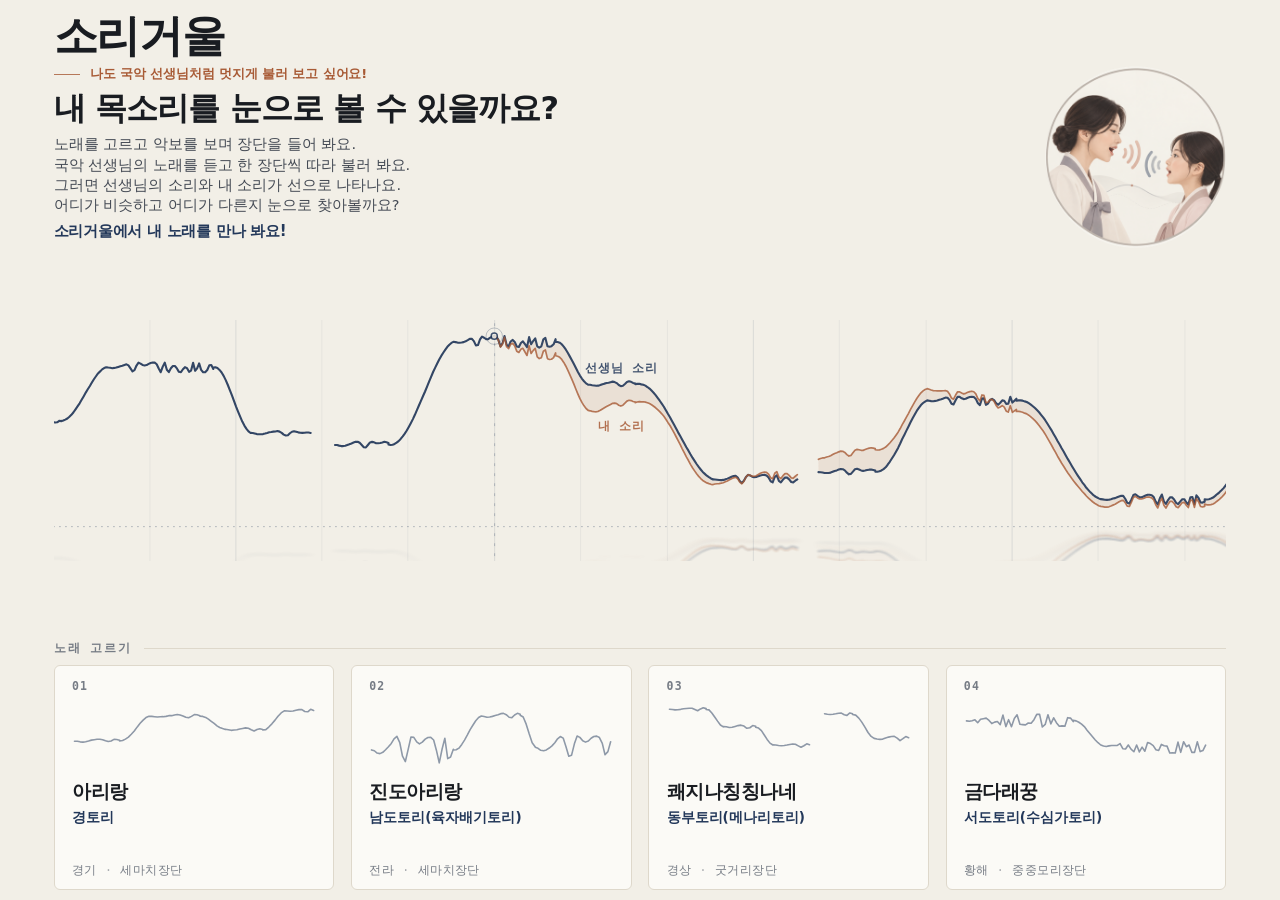
==== index.html @ 8e337f49 "사이트 갱신 — 연구 저장소 e9ea120" ====
<!DOCTYPE html>
<html lang="ko">
<head>
  <meta name="robots" content="noindex, nofollow" />
  <meta charset="utf-8" />
<script id="coi-register">
/* 교차 출처 격리 보완 — 서비스 워커(coi-sw.js)를 붙이고, 첫 접속 때 한 번만 새로 고친다 (tools/isolation/register.js)
 * tools/build_site.py가 사본 index.html의 다른 어떤 스크립트보다 앞에 넣는다(저장소의 client/index.html은 그대로 둔다 —
 * 헤더를 붙여 주는 8010·Cloudflare에서는 필요 없고, 인터넷에 올리는 사본에만 필요한 일이라서).
 *   - 이미 격리돼 있으면(서버가 헤더를 붙였거나, 서비스 워커가 붙여 준 뒤) 아무것도 하지 않는다.
 *   - 아니면 coi-sw.js를 등록하고, 준비되면 한 번 새로 고친다. 새로 고친 페이지부터 서비스 워커가 헤더를 붙여 격리된다.
 *     같은 탭에서 되풀이하지 않도록 sessionStorage에 새로 고친 시각을 적는다. 표시를 남길 수 없으면 새로 고치지 않는다
 *     (등록만 해 두면 다음 접속부터 격리된다).
 *   - 표시가 있으면: 그 시각에서 이 페이지의 탐색이 시작되기까지 10초(FRESH_MS)가 안 됐으면 방금 우리가 새로 고친 페이지다 —
 *     되풀이하지 않는다. 그보다 오래됐으면 사용자가 나중에 다시 연 것(강력 새로 고침 ⇧⌘R은 서비스 워커를 거치지 않아 그 한 번은
 *     격리가 풀린다)이라 한 번 더 새로 고친다. 크롬은 격리된 페이지에 sessionStorage의 사본을 주므로(2026-10-07 이 맥 크롬에서 잼),
 *     격리된 페이지가 표시를 지워도 격리되지 않은 쪽에는 첫 접속 때의 표시가 남는다 — 예전에는 그래서 ⇧⌘R 뒤 다시 격리되지
 *     않았다. 나이는 스크립트가 도는 때가 아니라 탐색이 시작된 때(performance.timeOrigin)로 재므로, 망이 느려 페이지가 늦게
 *     떠도 되풀이하지 않는다. 탐색 시각을 모르거나 표시를 읽을 수 없으면 되풀이하지 않는 쪽을 택한다.
 *     (새로 고친 직후 10초 안에 ⇧⌘R을 하면 그 한 번은 한 스레드로 돈다. 그다음 보통 새로 고침이면 다시 격리된다.)
 *   - 이 사이트의 서비스 워커가 이미 맡았는데도 격리가 안 된 브라우저는 보완이 먹지 않는 것이다. 새로 고치지 않고 그대로
 *     한 스레드로 돈다(결과는 같고 느리다).
 * 결정은 window.__isolation.state에 남긴다: isolated(격리됨) / registering·reloading(진행 중) / off(한 스레드, reason에 까닭).
 * 화면 검사 도구(tools/web_analyze_in_chrome.js)가 새로 고침이 끝났는지를 이것으로 안다. tests/test_isolation_js.py가 검사한다. */
(function () {
  "use strict";
  var KEY = "sorigeoul-web:coi-reloaded";   // GitHub Pages는 계정의 다른 사이트와 저장소를 나눠 쓴다 — 이름을 겹치지 않게
  var FRESH_MS = 10000;                     // 이보다 새 표시는 '방금 우리가 새로 고친 것'으로 본다
  var SW = "coi-sw.js";
  var info = window.__isolation = { state: "checking" };
  function settle(state, reason) {
    info.state = state;
    if (reason) info.reason = reason;
  }
  function session() {
    try {
      var s = window.sessionStorage;
      s.getItem(KEY);
      return s;
    } catch (e) {
      return null;                           // 저장소를 막은 브라우저·설정
    }
  }
  /** 이 페이지의 탐색이 시작된 시각(1970년부터 ms). 모르면 NaN. */
  function navigationStart() {
    try {
      var p = window.performance;
      if (p && typeof p.timeOrigin === "number" && p.timeOrigin > 0) return p.timeOrigin;
      if (p && p.timing && p.timing.navigationStart > 0) return p.timing.navigationStart;
    } catch (e) { /* 아래로 */ }
    return NaN;
  }

  if (window.crossOriginIsolated === true) {
    // 표시를 지운다 — 사본을 주지 않는 브라우저에서는 이것으로 다음 강력 새로 고침 때 바로 다시 고칠 수 있다(크롬은 위 설명대로 시각으로 가린다).
    var done = session();
    if (done) try { done.removeItem(KEY); } catch (e) { /* 지우지 못해도 그만이다 */ }
    return settle("isolated");
  }
  if (window.crossOriginIsolated !== false) return settle("off", "unknown-browser");   // 격리를 모르는 오래된 브라우저
  if (!window.isSecureContext) return settle("off", "insecure");                        // 서비스 워커는 https·localhost에서만
  var sw = null;
  try { sw = navigator.serviceWorker || null; } catch (e) { sw = null; }
  if (!sw) return settle("off", "no-service-worker");
  if (sw.controller && sw.controller.scriptURL === new URL(SW, location.href).href) {
    return settle("off", "not-honored");    // 우리 서비스 워커가 이 페이지를 맡았는데도 격리가 안 됐다
  }
  var store = session(), mark = null;
  if (store) try { mark = store.getItem(KEY); } catch (e) { store = null; }
  // 방금(10초 안) 우리가 새로 고친 페이지다 — 되풀이하지 않는다. 시각을 알 수 없으면(NaN) 이쪽으로 간다.
  if (mark !== null && !(navigationStart() - Number(mark) >= FRESH_MS)) return settle("off", "reloaded-once");

  settle("registering");
  sw.register(SW).then(function () {
    return sw.ready;
  }).then(function () {
    if (!store) return settle("off", "no-storage");
    try { store.setItem(KEY, String(Date.now())); } catch (e) { return settle("off", "no-storage"); }
    settle("reloading");
    location.reload();
  }).catch(function (e) {
    settle("off", "register-failed");
    console.warn("[소리거울] 여러 스레드 보완(서비스 워커)을 붙이지 못해 한 스레드로 분석합니다:", e);
  });
})();
</script>
  <meta name="viewport" content="width=device-width, initial-scale=1" />
  <title>소리거울 · 웹</title>
  <link rel="stylesheet" href="style.css?v=0f704a6a3b8d" />
<script>window.__V="0f704a6a3b8d";</script></head>
<body>
  <header class="topbar">
    <button id="btn-home" class="brand" title="처음으로">소리거울</button>
    <span id="topbar-song" class="topbar-song"></span>
    <!-- 오른쪽 컨트롤 묶음. .icon-btn 의 margin-left:auto 에 기대지 않고 이 묶음이 오른쪽으로 간다
         (그 클래스는 돋보기 닫기 버튼도 쓰므로 전역으로 건드리지 않는다). -->
    <div class="topbar-right">
      <button id="btn-speaker" class="icon-btn" hidden title="안내 음성 켜기/끄기">🔊</button>
      <!-- '소리거울' 글자도 같은 일을 하지만 제목처럼 보여 아이가 누를 수 없었다.
           곡을 고른 뒤에는 빠져나갈 길이 눈에 보여야 한다(screen-select 에서만 숨긴다). -->
      <button id="btn-back" class="btn topbar-btn" hidden>← 처음으로</button>
    </div>
  </header>

  <!-- ① 곡 선택 -->
  <section id="screen-select" class="screen">
    <div class="landing">
      <!-- ── 소리거울: 하나의 소리가 거울면을 지나 둘로 갈라진다 ──────────────
           거울을 그림으로 그리지 않는다. 비추는 일(반사·겹침·깊이)만 남긴다.
           선은 tools/gen_f0_contour.py 가 규칙에서 찍어 낸다. 손으로 고치지 말 것. -->
      <svg class="stage" viewBox="0 126 1400 330" preserveAspectRatio="xMidYMin slice"
           fill="none" aria-hidden="true" focusable="false">
        <defs>
          <!-- 한지: 섬유가 비치는 결. 무늬가 아니라 종이의 성질로만 둔다. -->
          <!-- 반사는 멀어질수록 사라진다 -->
          <linearGradient id="reflFade" x1="0" y1="0" x2="0" y2="1">
            <stop offset="0" stop-color="#fff" stop-opacity=".55" />
            <stop offset=".5" stop-color="#fff" stop-opacity=".2" />
            <stop offset="1" stop-color="#fff" stop-opacity="0" />
          </linearGradient>
          <mask id="reflMask" maskUnits="userSpaceOnUse" x="0" y="352" width="1400" height="104">
            <rect x="0" y="352" width="1400" height="104" fill="url(#reflFade)" />
          </mask>
          <filter id="soften"><feGaussianBlur stdDeviation="1.1" /></filter>
          <filter id="soften-far"><feGaussianBlur stdDeviation="4.5" /></filter>
        </defs>

        <!-- 정간보의 칸 — 한국 음악이 시간을 적어 온 구조. 무늬가 아니라 이 화면의 격자다. -->
        <g class="grid">
          <path class="g-col" d="M258 126V452M541 126V452M824 126V452M1107 126V452" />
          <path class="g-bak" d="M164 126V452M352 126V452M446 126V452M635 126V452M730 126V452M918 126V452M1013 126V452M1201 126V452M1296 126V452" />
        </g>

        <!-- 거울면: 가로 축(본청) + 소리가 갈라지는 세로 자리 -->
        <path class="plane-edge" d="M541 130V452" />
        <path class="axis" d="M-40 352H1440" />

        <!-- 비친 소리: 같은 가락을 뒤집어 흐리게 깐다 -->
        <g class="reflection" mask="url(#reflMask)">
          <g transform="matrix(1 0 0 -0.45 0 510.4)"><use href="#contours" filter="url(#soften)" /></g>
        </g>
        <g class="reflection-far" mask="url(#reflMask)">
          <g transform="matrix(1 0 0 -0.30 0 457.6)"><use href="#contours" filter="url(#soften-far)" /></g>
        </g>

        <!-- 소리 그 자체 -->
        <g id="contours"><!-- f0:start -->
        <path class="mc-solo"    fill="none" d="M-40.0 236.0L-37.8 236.1 -35.5 236.6 -33.3 236.8 -31.1 236.9 -28.9 236.8 -26.6 236.4 -24.4 236.0 -22.2 235.7 -20.0 235.3 -17.7 234.6 -15.5 233.8 -13.3 233.2 -11.0 233.4 -8.8 234.8 -6.6 236.9 -4.4 238.9 -2.1 238.7 0.1 236.5 2.3 234.1 4.6 233.1 6.8 233.3 9.0 234.1 11.2 234.5 13.5 234.4 15.7 233.9 17.9 233.2 20.1 232.9 22.4 232.7 24.6 232.9 26.8 233.1 29.1 234.1 31.3 236.1 33.5 238.6 35.7 238.2 38.0 234.4 40.2 233.3 42.4 236.9 44.7 239.4 46.9 238.3 49.1 236.2 51.3 235.1 53.6 235.0 55.8 235.8 58.0 237.5 60.2 238.2 62.5 237.8 64.7 236.6 64.7 236.2 66.9 236.6 69.2 236.0 71.4 235.0 73.7 233.7 75.9 231.8 78.1 229.7 80.4 226.9 82.6 223.7 84.8 220.5 87.1 217.1 89.3 213.3 91.6 209.3 93.8 205.4 96.0 201.8 98.3 198.2 100.5 194.4 102.7 190.8 105.0 187.5 107.2 184.4 109.5 182.2 111.7 180.0 113.9 178.6 116.2 177.7 116.2 177.6 118.4 178.0 120.6 178.3 122.8 178.7 125.0 178.4 127.2 178.0 129.4 177.3 131.6 176.6 133.8 176.0 136.1 175.2 138.3 174.5 140.5 175.7 142.7 179.0 144.9 182.2 147.1 180.9 149.3 175.8 151.5 172.6 153.7 173.7 155.9 175.2 158.2 175.7 160.4 175.3 162.6 174.0 164.8 173.0 167.0 172.5 169.2 172.6 171.4 174.4 173.6 179.1 175.8 183.1 178.0 177.0 180.2 172.6 182.5 180.4 184.7 183.0 186.9 178.8 189.1 176.3 191.3 176.3 193.5 179.0 195.7 182.7 197.9 183.1 200.1 179.9 202.3 177.6 204.6 178.7 206.8 182.7 209.0 181.3 211.2 172.9 213.4 181.6 215.6 178.9 217.8 173.5 220.0 180.5 222.2 183.1 224.4 183.2 226.7 180.7 228.9 175.6 231.1 175.3 233.3 179.6 233.3 178.1 235.6 177.7 237.8 178.5 240.1 180.6 242.4 183.4 244.6 187.1 246.9 191.8 249.2 197.1 251.4 202.7 253.7 208.5 256.0 214.8 258.2 220.7 260.5 226.4 262.8 232.0 265.0 237.1 267.3 241.5 269.6 245.1 271.8 247.9 274.1 249.6 274.1 249.5 276.4 249.6 278.6 250.2 280.9 250.8 283.2 251.0 285.4 251.0 287.7 250.8 289.9 250.2 292.2 249.5 294.5 248.7 296.7 248.5 299.0 248.1 301.3 247.9 303.5 247.5 305.8 248.1 308.1 249.5 310.3 251.4 312.6 252.4 314.9 252.0 317.1 249.9 319.4 248.2 321.6 247.7 323.9 248.2 326.2 248.9 328.4 249.4 330.7 249.5 333.0 249.4 335.2 249.0 337.5 249.1 339.8 249.5M366.4 262.7L368.6 262.8 370.9 263.4 373.1 263.9 375.4 263.9 377.6 263.5 379.9 262.7 382.1 261.9 384.4 261.0 386.7 260.0 388.9 259.3 391.2 259.2 393.4 260.3 395.7 262.7 397.9 265.1 400.2 265.4 402.4 262.7 404.7 259.9 406.9 259.3 409.2 259.8 411.4 260.8 413.7 260.8 415.9 260.5 418.2 259.9 420.4 259.2 422.7 259.8 424.9 260.5 424.9 262.1 427.2 262.8 429.4 262.5 431.6 261.6 433.8 260.2 436.0 258.5 438.2 256.1 440.5 253.3 442.7 250.3 444.9 246.9 447.1 243.0 449.3 238.9 451.6 234.4 453.8 229.7 456.0 224.6 458.2 219.5 460.4 214.5 462.6 209.4 464.9 204.2 467.1 198.8 469.3 193.5 471.5 188.2 473.7 182.9 476.0 178.1 478.2 173.6 480.4 169.3 482.6 165.3 484.8 161.8 487.1 158.4 489.3 155.3 491.5 153.0 493.7 151.1 495.9 149.9 495.9 149.8 498.2 150.2 500.4 150.7 502.6 150.8 504.9 150.6 507.1 150.2 509.3 149.3 511.6 148.0 513.8 146.6 516.0 146.6 518.3 149.1 520.5 153.8 522.8 153.4 525.0 147.3 527.2 144.2 529.5 145.4 531.7 147.0 533.9 146.9 536.2 145.3 538.4 144.2 540.6 143.7" />
        <path class="mc-ribbon"  stroke="none" d="M540.6 143.7L542.9 144.2 545.1 147.7 547.4 154.9 549.6 151.4 551.8 143.6 554.1 153.2 556.3 154.9 558.5 149.5 560.8 147.8 563.0 150.1 565.2 155.0 567.5 155.5 569.7 151.2 571.9 149.3 574.2 152.5 576.4 155.7 578.7 144.7 580.9 152.6 583.1 149.0 585.4 146.1 587.6 154.8 589.8 156.2 592.1 154.8 594.3 147.2 596.5 145.6 598.8 154.7 601.0 155.3 603.2 154.6 605.5 152.6 607.7 147.0 607.7 150.1 609.9 150.1 612.2 150.8 614.4 152.5 616.6 155.1 618.8 158.2 621.0 161.9 623.2 165.8 625.5 170.0 627.7 174.2 629.9 178.6 632.1 182.9 634.3 186.8 636.6 190.3 638.8 193.0 641.0 195.3 643.2 196.6 643.2 196.7 645.5 196.9 647.7 197.4 649.9 197.7 652.2 198.0 654.4 197.8 656.6 197.2 658.9 196.3 661.1 195.6 663.4 195.0 665.6 194.6 667.8 194.0 670.1 193.4 672.3 193.9 674.5 195.0 676.8 197.1 679.0 198.4 681.3 197.9 683.5 196.0 685.7 193.9 688.0 193.1 690.2 193.6 692.4 194.8 694.7 195.5 694.7 196.1 696.9 195.9 699.2 195.8 701.4 196.4 703.6 196.9 705.9 197.8 708.1 199.3 710.4 201.0 712.6 203.2 714.9 205.6 717.1 208.2 719.3 211.2 721.6 214.3 723.8 217.5 726.1 220.9 728.3 224.7 730.5 228.6 732.8 232.3 735.0 236.4 737.3 240.7 739.5 244.8 741.7 248.9 744.0 252.9 746.2 257.0 748.5 261.1 750.7 265.2 753.0 268.9 755.2 272.9 757.4 276.6 759.7 280.1 761.9 283.5 764.2 286.7 766.4 289.5 768.6 292.2 770.9 294.3 773.1 296.3 775.4 297.9 777.6 299.3 779.9 300.4 779.9 300.2 782.1 300.4 784.4 300.7 786.6 301.0 788.9 301.1 791.1 300.9 793.4 300.3 795.6 299.5 797.9 298.5 800.1 297.5 802.4 296.7 804.6 296.3 806.9 298.3 809.1 302.0 811.4 304.2 813.6 301.9 815.9 297.6 818.1 295.4 820.4 296.0 822.6 297.4 824.9 297.9 827.1 297.8 829.4 296.8 831.6 296.0 833.9 295.5 836.1 295.4 838.4 296.0 840.6 298.2 842.9 302.4 845.1 303.6 847.4 297.7 849.6 295.9 851.9 302.0 854.1 303.7 856.4 300.5 858.6 298.4 860.9 298.4 863.1 300.3 865.4 303.2 867.6 303.6 869.9 301.8 872.1 300.4 872.1 295.2 869.9 296.9 867.6 298.9 865.4 298.7 863.1 295.9 860.9 294.1 858.6 294.0 856.4 296.3 854.1 299.4 851.9 297.9 849.6 291.8 847.4 293.6 845.1 299.6 842.9 298.5 840.6 294.5 838.4 292.6 836.1 292.3 833.9 292.8 831.6 293.7 829.4 295.0 827.1 296.4 824.9 296.9 822.6 296.8 820.4 295.7 818.1 295.4 815.9 297.9 813.6 302.5 811.4 305.1 809.1 303.2 806.9 299.8 804.6 298.0 802.4 298.6 800.1 299.6 797.9 300.8 795.6 302.0 793.4 303.0 791.1 304.0 788.9 304.5 786.6 304.9 784.4 305.1 782.1 305.4 779.9 305.9 779.9 306.0 777.6 305.7 775.4 305.0 773.1 304.2 770.9 302.9 768.6 301.5 766.4 299.4 764.2 297.0 761.9 294.2 759.7 291.0 757.4 287.6 755.2 283.9 753.0 279.7 750.7 275.7 748.5 271.3 746.2 266.9 744.0 262.4 741.7 258.0 739.5 253.7 737.3 249.5 735.0 245.3 732.8 241.4 730.5 238.0 728.3 234.5 726.1 231.3 723.8 228.6 721.6 226.3 719.3 224.1 717.1 222.0 714.9 220.3 712.6 218.7 710.4 217.4 708.1 216.5 705.9 215.8 703.6 215.4 701.4 215.5 699.2 215.3 696.9 215.7 694.7 216.3 694.7 215.7 692.4 215.1 690.2 214.1 688.0 213.8 685.7 214.7 683.5 217.0 681.3 219.2 679.0 220.1 676.8 219.2 674.5 217.5 672.3 216.9 670.1 217.1 667.8 218.3 665.6 219.5 663.4 220.7 661.1 222.0 658.9 223.3 656.6 224.8 654.4 225.9 652.2 226.4 649.9 226.3 647.7 226.0 645.5 225.3 643.2 224.9 643.2 224.7 641.0 222.8 638.8 219.9 636.6 216.4 634.3 212.0 632.1 207.0 629.9 201.7 627.7 196.2 625.5 191.0 623.2 185.7 621.0 180.9 618.8 176.3 616.6 172.4 614.4 169.1 612.2 166.8 609.9 165.6 607.7 165.1 607.7 162.0 605.5 167.2 603.2 168.9 601.0 169.2 598.8 168.3 596.5 158.8 594.3 160.1 592.1 167.2 589.8 168.2 587.6 166.3 585.4 157.1 583.1 159.5 580.9 162.6 578.7 154.2 576.4 164.8 574.2 161.0 571.9 157.0 569.7 158.1 567.5 161.5 565.2 160.1 563.0 154.5 560.8 151.5 558.5 152.6 556.3 157.4 554.1 155.2 551.8 145.0 549.6 152.5 547.4 155.6 545.1 148.1 542.9 144.5 540.6 144.1ZM895.2 292.4L897.4 292.5 899.6 292.8 901.9 293.4 904.1 293.3 906.3 293.3 908.5 292.9 910.7 292.0 912.9 291.1 915.2 290.5 917.4 289.6 919.6 288.9 921.8 289.2 924.0 290.5 926.3 293.0 928.5 294.8 930.7 294.3 932.9 291.8 935.1 289.3 937.4 288.7 939.6 289.5 941.8 290.5 944.0 291.0 946.2 290.6 948.4 290.1 950.7 289.7 952.9 289.5 955.1 290.1 957.3 290.7 957.3 291.8 959.6 292.0 961.9 291.5 964.1 290.6 966.4 289.1 968.7 287.1 970.9 284.3 973.2 281.1 975.5 277.5 977.8 273.9 980.0 270.0 982.3 265.9 984.6 261.1 986.8 256.2 989.1 251.7 991.4 247.0 993.7 242.4 995.9 237.8 998.2 233.4 1000.5 229.3 1002.7 225.5 1005.0 222.2 1007.3 219.0 1009.6 216.8 1011.8 215.2 1014.1 213.9 1014.1 213.9 1016.3 214.3 1018.5 214.7 1020.8 214.8 1023.0 214.5 1025.2 214.0 1027.4 213.2 1029.6 212.6 1031.8 211.8 1034.1 210.9 1036.3 211.0 1038.5 213.4 1040.7 217.5 1042.9 218.4 1045.2 213.7 1047.4 209.9 1049.6 210.1 1051.8 211.6 1054.0 212.5 1056.2 212.2 1058.5 211.1 1060.7 210.3 1062.9 209.9 1065.1 210.3 1067.3 212.3 1069.6 217.1 1071.8 219.1 1074.0 212.0 1076.2 211.7 1078.4 218.8 1080.6 217.4 1082.9 213.5 1085.1 212.3 1087.3 213.6 1089.5 217.0 1091.7 218.7 1094.0 216.5 1096.2 213.9 1098.4 214.3 1100.6 217.7 1102.8 217.6 1105.0 209.9 1107.3 216.3 1109.5 214.2 1111.7 212.1 1111.7 214.3 1114.0 213.9 1116.2 213.9 1118.5 214.2 1120.7 215.0 1123.0 215.7 1125.2 217.0 1127.5 218.6 1129.7 220.3 1132.0 222.3 1134.2 224.5 1136.5 226.9 1138.7 229.7 1141.0 232.5 1143.2 235.6 1145.5 239.2 1147.7 242.7 1150.0 246.4 1152.2 250.3 1154.5 254.2 1156.7 258.3 1159.0 262.2 1161.2 266.3 1163.5 270.1 1165.7 274.1 1168.0 278.2 1170.2 281.9 1172.5 285.9 1174.7 289.6 1177.0 293.3 1179.2 296.7 1181.5 300.1 1183.7 303.5 1186.0 306.4 1188.2 309.5 1190.5 312.1 1192.7 314.5 1195.0 316.7 1197.2 318.5 1199.5 319.9 1201.7 321.1 1204.0 322.0 1204.0 321.9 1206.2 322.2 1208.4 322.6 1210.7 322.7 1212.9 322.6 1215.1 322.0 1217.3 321.3 1219.6 320.8 1221.8 319.9 1224.0 319.1 1226.3 318.3 1228.5 318.4 1230.7 321.5 1232.9 325.9 1235.2 326.7 1237.4 322.5 1239.6 317.5 1241.8 316.6 1244.1 318.4 1246.3 319.7 1248.5 319.8 1250.7 319.1 1253.0 318.0 1255.2 317.2 1257.4 317.1 1259.7 317.6 1261.9 319.7 1264.1 324.7 1266.3 327.8 1268.6 321.0 1270.8 316.9 1273.0 324.4 1275.2 327.2 1277.5 322.9 1279.7 320.0 1281.9 319.9 1284.2 322.4 1286.4 326.0 1288.6 327.3 1290.8 324.7 1293.1 322.1 1295.3 322.0 1297.5 325.3 1299.7 327.8 1302.0 319.9 1304.2 319.7 1306.4 327.4 1308.6 317.7 1310.9 320.7 1313.1 325.6 1315.3 325.7 1317.6 324.7 1317.6 322.2 1319.9 322.3 1322.2 322.0 1324.5 321.3 1326.8 320.2 1329.1 318.4 1331.4 316.4 1333.7 314.5 1336.0 312.3 1338.3 309.9 1340.6 306.9 1342.9 304.0 1345.2 301.1 1347.5 298.4 1349.9 295.9 1352.2 293.3 1354.5 291.2 1356.8 289.1 1359.1 287.4 1361.4 286.3 1363.7 285.7 1363.7 285.8 1365.9 286.0 1368.2 286.4 1370.4 286.7 1372.7 286.8 1374.9 286.7 1377.2 286.4 1379.4 285.7 1381.6 284.9 1383.9 284.2 1386.1 283.4 1388.4 282.8 1390.6 282.6 1392.9 283.6 1395.1 285.9 1397.4 288.6 1399.6 289.2 1401.8 287.0 1404.1 284.3 1406.3 282.8 1408.6 283.1 1410.8 284.1 1413.1 284.9 1415.3 284.9 1417.6 284.4 1419.8 283.5 1422.0 283.2 1424.3 282.7 1426.5 282.5 1428.8 283.0 1431.0 284.3 1433.3 287.1 1435.5 288.8 1437.8 286.8 1440.0 284.3 1440.0 296.5 1437.8 298.7 1435.5 300.4 1433.3 298.3 1431.0 295.0 1428.8 293.2 1426.5 292.4 1424.3 292.3 1422.0 292.4 1419.8 292.6 1417.6 293.4 1415.3 293.9 1413.1 294.0 1410.8 293.4 1408.6 292.7 1406.3 292.6 1404.1 294.5 1401.8 297.6 1399.6 300.0 1397.4 299.7 1395.1 297.1 1392.9 294.9 1390.6 293.9 1388.4 294.1 1386.1 294.4 1383.9 295.0 1381.6 295.2 1379.4 295.5 1377.2 295.8 1374.9 295.5 1372.7 295.0 1370.4 294.4 1368.2 293.7 1365.9 292.8 1363.7 292.4 1363.7 292.3 1361.4 292.7 1359.1 293.6 1356.8 295.3 1354.5 297.5 1352.2 299.8 1349.9 302.6 1347.5 305.4 1345.2 308.4 1342.9 311.5 1340.6 314.6 1338.3 317.6 1336.0 320.1 1333.7 322.2 1331.4 324.0 1329.1 325.8 1326.8 327.2 1324.5 327.9 1322.2 328.2 1319.9 328.1 1317.6 327.4 1317.6 329.9 1315.3 330.5 1313.1 330.0 1310.9 324.7 1308.6 321.4 1306.4 330.9 1304.2 323.0 1302.0 323.2 1299.7 331.1 1297.5 328.6 1295.3 325.4 1293.1 325.7 1290.8 328.5 1288.6 331.3 1286.4 330.2 1284.2 326.7 1281.9 324.4 1279.7 324.4 1277.5 327.5 1275.2 331.7 1273.0 328.7 1270.8 321.1 1268.6 325.0 1266.3 331.6 1264.1 328.1 1261.9 322.9 1259.7 320.5 1257.4 319.8 1255.2 319.6 1253.0 320.2 1250.7 321.2 1248.5 321.8 1246.3 321.7 1244.1 320.6 1241.8 318.9 1239.6 320.1 1237.4 325.4 1235.2 330.0 1232.9 329.6 1230.7 325.7 1228.5 323.2 1226.3 323.6 1224.0 324.9 1221.8 326.2 1219.6 327.6 1217.3 328.5 1215.1 329.5 1212.9 330.3 1210.7 330.6 1208.4 330.6 1206.2 330.2 1204.0 329.8 1204.0 329.9 1201.7 329.1 1199.5 327.8 1197.2 326.4 1195.0 324.8 1192.7 322.8 1190.5 320.7 1188.2 318.5 1186.0 315.9 1183.7 313.6 1181.5 310.9 1179.2 308.2 1177.0 305.5 1174.7 302.6 1172.5 299.7 1170.2 296.4 1168.0 293.3 1165.7 289.8 1163.5 286.2 1161.2 282.7 1159.0 278.9 1156.7 275.0 1154.5 270.8 1152.2 266.8 1150.0 262.7 1147.7 258.7 1145.5 254.9 1143.2 250.9 1141.0 247.5 1138.7 244.3 1136.5 241.3 1134.2 238.5 1132.0 236.1 1129.7 233.8 1127.5 231.9 1125.2 230.1 1123.0 228.7 1120.7 227.9 1118.5 226.9 1116.2 226.3 1114.0 226.0 1111.7 226.0 1111.7 223.8 1109.5 225.4 1107.3 227.0 1105.0 219.8 1102.8 226.7 1100.6 225.7 1098.4 221.3 1096.2 219.7 1094.0 221.2 1091.7 222.2 1089.5 219.4 1087.3 215.0 1085.1 212.8 1082.9 213.1 1080.6 216.0 1078.4 216.5 1076.2 208.5 1074.0 208.0 1071.8 214.5 1069.6 211.9 1067.3 206.7 1065.1 204.5 1062.9 203.9 1060.7 204.3 1058.5 205.1 1056.2 206.2 1054.0 206.8 1051.8 205.9 1049.6 204.6 1047.4 204.5 1045.2 208.1 1042.9 212.6 1040.7 211.4 1038.5 206.9 1036.3 203.9 1034.1 203.2 1031.8 203.4 1029.6 203.5 1027.4 203.4 1025.2 203.6 1023.0 203.4 1020.8 203.2 1018.5 202.6 1016.3 201.7 1014.1 201.0 1014.1 201.1 1011.8 202.1 1009.6 203.5 1007.3 205.6 1005.0 208.7 1002.7 211.9 1000.5 215.6 998.2 219.6 995.9 223.7 993.7 228.1 991.4 232.3 989.1 236.5 986.8 240.5 984.6 244.7 982.3 248.7 980.0 252.0 977.8 255.1 975.5 257.8 973.2 260.5 970.9 262.9 968.7 265.0 966.4 266.4 964.1 267.4 961.9 268.0 959.6 268.2 957.3 267.9 957.3 266.7 955.1 266.2 952.9 265.7 950.7 266.1 948.4 266.8 946.2 267.7 944.0 268.6 941.8 268.5 939.6 267.9 937.4 267.5 935.1 268.5 932.9 271.3 930.7 274.1 928.5 274.8 926.3 273.2 924.0 270.8 921.8 269.6 919.6 269.4 917.4 270.2 915.2 271.2 912.9 272.0 910.7 273.2 908.5 274.4 906.3 275.3 904.1 275.9 901.9 276.7 899.6 276.9 897.4 277.5 895.2 278.4Z" />
        <path class="mc-teacher" fill="none" d="M540.6 143.7L542.9 144.2 545.1 147.7 547.4 154.9 549.6 151.4 551.8 143.6 554.1 153.2 556.3 154.9 558.5 149.5 560.8 147.8 563.0 150.1 565.2 155.0 567.5 155.5 569.7 151.2 571.9 149.3 574.2 152.5 576.4 155.7 578.7 144.7 580.9 152.6 583.1 149.0 585.4 146.1 587.6 154.8 589.8 156.2 592.1 154.8 594.3 147.2 596.5 145.6 598.8 154.7 601.0 155.3 603.2 154.6 605.5 152.6 607.7 147.0 607.7 150.1 609.9 150.1 612.2 150.8 614.4 152.5 616.6 155.1 618.8 158.2 621.0 161.9 623.2 165.8 625.5 170.0 627.7 174.2 629.9 178.6 632.1 182.9 634.3 186.8 636.6 190.3 638.8 193.0 641.0 195.3 643.2 196.6 643.2 196.7 645.5 196.9 647.7 197.4 649.9 197.7 652.2 198.0 654.4 197.8 656.6 197.2 658.9 196.3 661.1 195.6 663.4 195.0 665.6 194.6 667.8 194.0 670.1 193.4 672.3 193.9 674.5 195.0 676.8 197.1 679.0 198.4 681.3 197.9 683.5 196.0 685.7 193.9 688.0 193.1 690.2 193.6 692.4 194.8 694.7 195.5 694.7 196.1 696.9 195.9 699.2 195.8 701.4 196.4 703.6 196.9 705.9 197.8 708.1 199.3 710.4 201.0 712.6 203.2 714.9 205.6 717.1 208.2 719.3 211.2 721.6 214.3 723.8 217.5 726.1 220.9 728.3 224.7 730.5 228.6 732.8 232.3 735.0 236.4 737.3 240.7 739.5 244.8 741.7 248.9 744.0 252.9 746.2 257.0 748.5 261.1 750.7 265.2 753.0 268.9 755.2 272.9 757.4 276.6 759.7 280.1 761.9 283.5 764.2 286.7 766.4 289.5 768.6 292.2 770.9 294.3 773.1 296.3 775.4 297.9 777.6 299.3 779.9 300.4 779.9 300.2 782.1 300.4 784.4 300.7 786.6 301.0 788.9 301.1 791.1 300.9 793.4 300.3 795.6 299.5 797.9 298.5 800.1 297.5 802.4 296.7 804.6 296.3 806.9 298.3 809.1 302.0 811.4 304.2 813.6 301.9 815.9 297.6 818.1 295.4 820.4 296.0 822.6 297.4 824.9 297.9 827.1 297.8 829.4 296.8 831.6 296.0 833.9 295.5 836.1 295.4 838.4 296.0 840.6 298.2 842.9 302.4 845.1 303.6 847.4 297.7 849.6 295.9 851.9 302.0 854.1 303.7 856.4 300.5 858.6 298.4 860.9 298.4 863.1 300.3 865.4 303.2 867.6 303.6 869.9 301.8 872.1 300.4M895.2 292.4L897.4 292.5 899.6 292.8 901.9 293.4 904.1 293.3 906.3 293.3 908.5 292.9 910.7 292.0 912.9 291.1 915.2 290.5 917.4 289.6 919.6 288.9 921.8 289.2 924.0 290.5 926.3 293.0 928.5 294.8 930.7 294.3 932.9 291.8 935.1 289.3 937.4 288.7 939.6 289.5 941.8 290.5 944.0 291.0 946.2 290.6 948.4 290.1 950.7 289.7 952.9 289.5 955.1 290.1 957.3 290.7 957.3 291.8 959.6 292.0 961.9 291.5 964.1 290.6 966.4 289.1 968.7 287.1 970.9 284.3 973.2 281.1 975.5 277.5 977.8 273.9 980.0 270.0 982.3 265.9 984.6 261.1 986.8 256.2 989.1 251.7 991.4 247.0 993.7 242.4 995.9 237.8 998.2 233.4 1000.5 229.3 1002.7 225.5 1005.0 222.2 1007.3 219.0 1009.6 216.8 1011.8 215.2 1014.1 213.9 1014.1 213.9 1016.3 214.3 1018.5 214.7 1020.8 214.8 1023.0 214.5 1025.2 214.0 1027.4 213.2 1029.6 212.6 1031.8 211.8 1034.1 210.9 1036.3 211.0 1038.5 213.4 1040.7 217.5 1042.9 218.4 1045.2 213.7 1047.4 209.9 1049.6 210.1 1051.8 211.6 1054.0 212.5 1056.2 212.2 1058.5 211.1 1060.7 210.3 1062.9 209.9 1065.1 210.3 1067.3 212.3 1069.6 217.1 1071.8 219.1 1074.0 212.0 1076.2 211.7 1078.4 218.8 1080.6 217.4 1082.9 213.5 1085.1 212.3 1087.3 213.6 1089.5 217.0 1091.7 218.7 1094.0 216.5 1096.2 213.9 1098.4 214.3 1100.6 217.7 1102.8 217.6 1105.0 209.9 1107.3 216.3 1109.5 214.2 1111.7 212.1 1111.7 214.3 1114.0 213.9 1116.2 213.9 1118.5 214.2 1120.7 215.0 1123.0 215.7 1125.2 217.0 1127.5 218.6 1129.7 220.3 1132.0 222.3 1134.2 224.5 1136.5 226.9 1138.7 229.7 1141.0 232.5 1143.2 235.6 1145.5 239.2 1147.7 242.7 1150.0 246.4 1152.2 250.3 1154.5 254.2 1156.7 258.3 1159.0 262.2 1161.2 266.3 1163.5 270.1 1165.7 274.1 1168.0 278.2 1170.2 281.9 1172.5 285.9 1174.7 289.6 1177.0 293.3 1179.2 296.7 1181.5 300.1 1183.7 303.5 1186.0 306.4 1188.2 309.5 1190.5 312.1 1192.7 314.5 1195.0 316.7 1197.2 318.5 1199.5 319.9 1201.7 321.1 1204.0 322.0 1204.0 321.9 1206.2 322.2 1208.4 322.6 1210.7 322.7 1212.9 322.6 1215.1 322.0 1217.3 321.3 1219.6 320.8 1221.8 319.9 1224.0 319.1 1226.3 318.3 1228.5 318.4 1230.7 321.5 1232.9 325.9 1235.2 326.7 1237.4 322.5 1239.6 317.5 1241.8 316.6 1244.1 318.4 1246.3 319.7 1248.5 319.8 1250.7 319.1 1253.0 318.0 1255.2 317.2 1257.4 317.1 1259.7 317.6 1261.9 319.7 1264.1 324.7 1266.3 327.8 1268.6 321.0 1270.8 316.9 1273.0 324.4 1275.2 327.2 1277.5 322.9 1279.7 320.0 1281.9 319.9 1284.2 322.4 1286.4 326.0 1288.6 327.3 1290.8 324.7 1293.1 322.1 1295.3 322.0 1297.5 325.3 1299.7 327.8 1302.0 319.9 1304.2 319.7 1306.4 327.4 1308.6 317.7 1310.9 320.7 1313.1 325.6 1315.3 325.7 1317.6 324.7 1317.6 322.2 1319.9 322.3 1322.2 322.0 1324.5 321.3 1326.8 320.2 1329.1 318.4 1331.4 316.4 1333.7 314.5 1336.0 312.3 1338.3 309.9 1340.6 306.9 1342.9 304.0 1345.2 301.1 1347.5 298.4 1349.9 295.9 1352.2 293.3 1354.5 291.2 1356.8 289.1 1359.1 287.4 1361.4 286.3 1363.7 285.7 1363.7 285.8 1365.9 286.0 1368.2 286.4 1370.4 286.7 1372.7 286.8 1374.9 286.7 1377.2 286.4 1379.4 285.7 1381.6 284.9 1383.9 284.2 1386.1 283.4 1388.4 282.8 1390.6 282.6 1392.9 283.6 1395.1 285.9 1397.4 288.6 1399.6 289.2 1401.8 287.0 1404.1 284.3 1406.3 282.8 1408.6 283.1 1410.8 284.1 1413.1 284.9 1415.3 284.9 1417.6 284.4 1419.8 283.5 1422.0 283.2 1424.3 282.7 1426.5 282.5 1428.8 283.0 1431.0 284.3 1433.3 287.1 1435.5 288.8 1437.8 286.8 1440.0 284.3" />
        <path class="mc-student" fill="none" d="M540.6 144.1L542.9 144.5 545.1 148.1 547.4 155.6 549.6 152.5 551.8 145.0 554.1 155.2 556.3 157.4 558.5 152.6 560.8 151.5 563.0 154.5 565.2 160.1 567.5 161.5 569.7 158.1 571.9 157.0 574.2 161.0 576.4 164.8 578.7 154.2 580.9 162.6 583.1 159.5 585.4 157.1 587.6 166.3 589.8 168.2 592.1 167.2 594.3 160.1 596.5 158.8 598.8 168.3 601.0 169.2 603.2 168.9 605.5 167.2 607.7 162.0 607.7 165.1 609.9 165.6 612.2 166.8 614.4 169.1 616.6 172.4 618.8 176.3 621.0 180.9 623.2 185.7 625.5 191.0 627.7 196.2 629.9 201.7 632.1 207.0 634.3 212.0 636.6 216.4 638.8 219.9 641.0 222.8 643.2 224.7 643.2 224.9 645.5 225.3 647.7 226.0 649.9 226.3 652.2 226.4 654.4 225.9 656.6 224.8 658.9 223.3 661.1 222.0 663.4 220.7 665.6 219.5 667.8 218.3 670.1 217.1 672.3 216.9 674.5 217.5 676.8 219.2 679.0 220.1 681.3 219.2 683.5 217.0 685.7 214.7 688.0 213.8 690.2 214.1 692.4 215.1 694.7 215.7 694.7 216.3 696.9 215.7 699.2 215.3 701.4 215.5 703.6 215.4 705.9 215.8 708.1 216.5 710.4 217.4 712.6 218.7 714.9 220.3 717.1 222.0 719.3 224.1 721.6 226.3 723.8 228.6 726.1 231.3 728.3 234.5 730.5 238.0 732.8 241.4 735.0 245.3 737.3 249.5 739.5 253.7 741.7 258.0 744.0 262.4 746.2 266.9 748.5 271.3 750.7 275.7 753.0 279.7 755.2 283.9 757.4 287.6 759.7 291.0 761.9 294.2 764.2 297.0 766.4 299.4 768.6 301.5 770.9 302.9 773.1 304.2 775.4 305.0 777.6 305.7 779.9 306.0 779.9 305.9 782.1 305.4 784.4 305.1 786.6 304.9 788.9 304.5 791.1 304.0 793.4 303.0 795.6 302.0 797.9 300.8 800.1 299.6 802.4 298.6 804.6 298.0 806.9 299.8 809.1 303.2 811.4 305.1 813.6 302.5 815.9 297.9 818.1 295.4 820.4 295.7 822.6 296.8 824.9 296.9 827.1 296.4 829.4 295.0 831.6 293.7 833.9 292.8 836.1 292.3 838.4 292.6 840.6 294.5 842.9 298.5 845.1 299.6 847.4 293.6 849.6 291.8 851.9 297.9 854.1 299.4 856.4 296.3 858.6 294.0 860.9 294.1 863.1 295.9 865.4 298.7 867.6 298.9 869.9 296.9 872.1 295.2M895.2 278.4L897.4 277.5 899.6 276.9 901.9 276.7 904.1 275.9 906.3 275.3 908.5 274.4 910.7 273.2 912.9 272.0 915.2 271.2 917.4 270.2 919.6 269.4 921.8 269.6 924.0 270.8 926.3 273.2 928.5 274.8 930.7 274.1 932.9 271.3 935.1 268.5 937.4 267.5 939.6 267.9 941.8 268.5 944.0 268.6 946.2 267.7 948.4 266.8 950.7 266.1 952.9 265.7 955.1 266.2 957.3 266.7 957.3 267.9 959.6 268.2 961.9 268.0 964.1 267.4 966.4 266.4 968.7 265.0 970.9 262.9 973.2 260.5 975.5 257.8 977.8 255.1 980.0 252.0 982.3 248.7 984.6 244.7 986.8 240.5 989.1 236.5 991.4 232.3 993.7 228.1 995.9 223.7 998.2 219.6 1000.5 215.6 1002.7 211.9 1005.0 208.7 1007.3 205.6 1009.6 203.5 1011.8 202.1 1014.1 201.1 1014.1 201.0 1016.3 201.7 1018.5 202.6 1020.8 203.2 1023.0 203.4 1025.2 203.6 1027.4 203.4 1029.6 203.5 1031.8 203.4 1034.1 203.2 1036.3 203.9 1038.5 206.9 1040.7 211.4 1042.9 212.6 1045.2 208.1 1047.4 204.5 1049.6 204.6 1051.8 205.9 1054.0 206.8 1056.2 206.2 1058.5 205.1 1060.7 204.3 1062.9 203.9 1065.1 204.5 1067.3 206.7 1069.6 211.9 1071.8 214.5 1074.0 208.0 1076.2 208.5 1078.4 216.5 1080.6 216.0 1082.9 213.1 1085.1 212.8 1087.3 215.0 1089.5 219.4 1091.7 222.2 1094.0 221.2 1096.2 219.7 1098.4 221.3 1100.6 225.7 1102.8 226.7 1105.0 219.8 1107.3 227.0 1109.5 225.4 1111.7 223.8 1111.7 226.0 1114.0 226.0 1116.2 226.3 1118.5 226.9 1120.7 227.9 1123.0 228.7 1125.2 230.1 1127.5 231.9 1129.7 233.8 1132.0 236.1 1134.2 238.5 1136.5 241.3 1138.7 244.3 1141.0 247.5 1143.2 250.9 1145.5 254.9 1147.7 258.7 1150.0 262.7 1152.2 266.8 1154.5 270.8 1156.7 275.0 1159.0 278.9 1161.2 282.7 1163.5 286.2 1165.7 289.8 1168.0 293.3 1170.2 296.4 1172.5 299.7 1174.7 302.6 1177.0 305.5 1179.2 308.2 1181.5 310.9 1183.7 313.6 1186.0 315.9 1188.2 318.5 1190.5 320.7 1192.7 322.8 1195.0 324.8 1197.2 326.4 1199.5 327.8 1201.7 329.1 1204.0 329.9 1204.0 329.8 1206.2 330.2 1208.4 330.6 1210.7 330.6 1212.9 330.3 1215.1 329.5 1217.3 328.5 1219.6 327.6 1221.8 326.2 1224.0 324.9 1226.3 323.6 1228.5 323.2 1230.7 325.7 1232.9 329.6 1235.2 330.0 1237.4 325.4 1239.6 320.1 1241.8 318.9 1244.1 320.6 1246.3 321.7 1248.5 321.8 1250.7 321.2 1253.0 320.2 1255.2 319.6 1257.4 319.8 1259.7 320.5 1261.9 322.9 1264.1 328.1 1266.3 331.6 1268.6 325.0 1270.8 321.1 1273.0 328.7 1275.2 331.7 1277.5 327.5 1279.7 324.4 1281.9 324.4 1284.2 326.7 1286.4 330.2 1288.6 331.3 1290.8 328.5 1293.1 325.7 1295.3 325.4 1297.5 328.6 1299.7 331.1 1302.0 323.2 1304.2 323.0 1306.4 330.9 1308.6 321.4 1310.9 324.7 1313.1 330.0 1315.3 330.5 1317.6 329.9 1317.6 327.4 1319.9 328.1 1322.2 328.2 1324.5 327.9 1326.8 327.2 1329.1 325.8 1331.4 324.0 1333.7 322.2 1336.0 320.1 1338.3 317.6 1340.6 314.6 1342.9 311.5 1345.2 308.4 1347.5 305.4 1349.9 302.6 1352.2 299.8 1354.5 297.5 1356.8 295.3 1359.1 293.6 1361.4 292.7 1363.7 292.3 1363.7 292.4 1365.9 292.8 1368.2 293.7 1370.4 294.4 1372.7 295.0 1374.9 295.5 1377.2 295.8 1379.4 295.5 1381.6 295.2 1383.9 295.0 1386.1 294.4 1388.4 294.1 1390.6 293.9 1392.9 294.9 1395.1 297.1 1397.4 299.7 1399.6 300.0 1401.8 297.6 1404.1 294.5 1406.3 292.6 1408.6 292.7 1410.8 293.4 1413.1 294.0 1415.3 293.9 1417.6 293.4 1419.8 292.6 1422.0 292.4 1424.3 292.3 1426.5 292.4 1428.8 293.2 1431.0 295.0 1433.3 298.3 1435.5 300.4 1437.8 298.7 1440.0 296.5" />
        <circle class="plane-node-ring" cx="540.6" cy="143.7" r="9" />
        <circle class="plane-node" cx="540.6" cy="143.7" r="3.4" />
        <text class="mc-tag mc-tag--t" x="680" y="183">선생님 소리</text>
        <text class="mc-tag mc-tag--s" x="680" y="246">내 소리</text>
        <path class="mc-hl mc-hl--arirang" fill="none" d="M-40.0 236.0L-37.8 236.1 -35.5 236.6 -33.3 236.8 -31.1 236.9 -28.9 236.8 -26.6 236.4 -24.4 236.0 -22.2 235.7 -20.0 235.3 -17.7 234.6 -15.5 233.8 -13.3 233.2 -11.0 233.4 -8.8 234.8 -6.6 236.9 -4.4 238.9 -2.1 238.7 0.1 236.5 2.3 234.1 4.6 233.1 6.8 233.3 9.0 234.1 11.2 234.5 13.5 234.4 15.7 233.9 17.9 233.2 20.1 232.9 22.4 232.7 24.6 232.9 26.8 233.1 29.1 234.1 31.3 236.1 33.5 238.6 35.7 238.2 38.0 234.4 40.2 233.3 42.4 236.9 44.7 239.4 46.9 238.3 49.1 236.2 51.3 235.1 53.6 235.0 55.8 235.8 58.0 237.5 60.2 238.2 62.5 237.8 64.7 236.6 64.7 236.2 66.9 236.6 69.2 236.0 71.4 235.0 73.7 233.7 75.9 231.8 78.1 229.7 80.4 226.9 82.6 223.7 84.8 220.5 87.1 217.1 89.3 213.3 91.6 209.3 93.8 205.4 96.0 201.8 98.3 198.2 100.5 194.4 102.7 190.8 105.0 187.5 107.2 184.4 109.5 182.2 111.7 180.0 113.9 178.6 116.2 177.7 116.2 177.6 118.4 178.0 120.6 178.3 122.8 178.7 125.0 178.4 127.2 178.0 129.4 177.3 131.6 176.6 133.8 176.0 136.1 175.2 138.3 174.5 140.5 175.7 142.7 179.0 144.9 182.2 147.1 180.9 149.3 175.8 151.5 172.6 153.7 173.7 155.9 175.2 158.2 175.7 160.4 175.3 162.6 174.0 164.8 173.0 167.0 172.5 169.2 172.6 171.4 174.4 173.6 179.1 175.8 183.1 178.0 177.0 180.2 172.6 182.5 180.4 184.7 183.0 186.9 178.8 189.1 176.3 191.3 176.3 193.5 179.0 195.7 182.7 197.9 183.1 200.1 179.9 202.3 177.6 204.6 178.7 206.8 182.7 209.0 181.3 211.2 172.9 213.4 181.6 215.6 178.9 217.8 173.5 220.0 180.5 222.2 183.1 224.4 183.2 226.7 180.7 228.9 175.6 231.1 175.3 233.3 179.6 233.3 178.1 235.6 177.7 237.8 178.5 240.1 180.6 242.4 183.4 244.6 187.1 246.9 191.8 249.2 197.1 251.4 202.7 253.7 208.5 256.0 214.8 258.2 220.7 260.5 226.4 262.8 232.0 265.0 237.1 267.3 241.5 269.6 245.1 271.8 247.9 274.1 249.6 274.1 249.5 276.4 249.6 278.6 250.2 280.9 250.8 283.2 251.0 285.4 251.0 287.7 250.8 289.9 250.2 292.2 249.5 294.5 248.7 296.7 248.5 299.0 248.1 301.3 247.9 303.5 247.5 305.8 248.1 308.1 249.5 310.3 251.4 312.6 252.4 314.9 252.0 317.1 249.9 319.4 248.2 321.6 247.7 323.9 248.2 326.2 248.9 328.4 249.4 330.7 249.5 333.0 249.4 335.2 249.0 337.5 249.1 339.8 249.5M366.4 262.7L368.6 262.8 370.9 263.4 373.1 263.9 375.4 263.9 377.6 263.5 379.9 262.7 382.1 261.9 384.4 261.0 386.7 260.0 388.9 259.3 391.2 259.2 393.4 260.3 395.7 262.7 397.9 265.1 400.2 265.4 402.4 262.7 404.7 259.9 406.9 259.3 409.2 259.8 411.4 260.8 413.7 260.8 415.9 260.5 418.2 259.9 420.4 259.2 422.7 259.8 424.9 260.5 424.9 262.1 427.2 262.8 429.4 262.5" />
        <path class="mc-hl mc-hl--jindo" fill="none" d="M431.6 261.6L433.8 260.2 436.0 258.5 438.2 256.1 440.5 253.3 442.7 250.3 444.9 246.9 447.1 243.0 449.3 238.9 451.6 234.4 453.8 229.7 456.0 224.6 458.2 219.5 460.4 214.5 462.6 209.4 464.9 204.2 467.1 198.8 469.3 193.5 471.5 188.2 473.7 182.9 476.0 178.1 478.2 173.6 480.4 169.3 482.6 165.3 484.8 161.8 487.1 158.4 489.3 155.3 491.5 153.0 493.7 151.1 495.9 149.9 495.9 149.8 498.2 150.2 500.4 150.7 502.6 150.8 504.9 150.6 507.1 150.2 509.3 149.3 511.6 148.0 513.8 146.6 516.0 146.6 518.3 149.1 520.5 153.8 522.8 153.4 525.0 147.3 527.2 144.2 529.5 145.4 531.7 147.0 533.9 146.9 536.2 145.3 538.4 144.2 540.6 143.7 542.9 144.2 545.1 147.7 547.4 154.9 549.6 151.4 551.8 143.6 554.1 153.2 556.3 154.9 558.5 149.5 560.8 147.8 563.0 150.1 565.2 155.0 567.5 155.5 569.7 151.2 571.9 149.3 574.2 152.5 576.4 155.7 578.7 144.7 580.9 152.6 583.1 149.0 585.4 146.1 587.6 154.8 589.8 156.2 592.1 154.8 594.3 147.2 596.5 145.6 598.8 154.7 601.0 155.3 603.2 154.6 605.5 152.6 607.7 147.0 607.7 150.1 609.9 150.1 612.2 150.8 614.4 152.5 616.6 155.1 618.8 158.2 621.0 161.9 623.2 165.8 625.5 170.0 627.7 174.2 629.9 178.6 632.1 182.9 634.3 186.8 636.6 190.3 638.8 193.0 641.0 195.3 643.2 196.6 643.2 196.7 645.5 196.9 647.7 197.4 649.9 197.7 652.2 198.0 654.4 197.8 656.6 197.2 658.9 196.3 661.1 195.6 663.4 195.0 665.6 194.6 667.8 194.0 670.1 193.4 672.3 193.9 674.5 195.0 676.8 197.1 679.0 198.4 681.3 197.9 683.5 196.0 685.7 193.9 688.0 193.1 690.2 193.6 692.4 194.8 694.7 195.5 694.7 196.1 696.9 195.9 699.2 195.8 701.4 196.4 703.6 196.9 705.9 197.8 708.1 199.3 710.4 201.0 712.6 203.2 714.9 205.6 717.1 208.2 719.3 211.2 721.6 214.3 723.8 217.5 726.1 220.9 728.3 224.7 730.5 228.6 732.8 232.3 735.0 236.4 737.3 240.7 739.5 244.8 741.7 248.9 744.0 252.9 746.2 257.0 748.5 261.1 750.7 265.2 753.0 268.9 755.2 272.9 757.4 276.6 759.7 280.1 761.9 283.5 764.2 286.7 766.4 289.5 768.6 292.2" />
        <path class="mc-hl mc-hl--kwaejina" fill="none" d="M770.9 294.3L773.1 296.3 775.4 297.9 777.6 299.3 779.9 300.4 779.9 300.2 782.1 300.4 784.4 300.7 786.6 301.0 788.9 301.1 791.1 300.9 793.4 300.3 795.6 299.5 797.9 298.5 800.1 297.5 802.4 296.7 804.6 296.3 806.9 298.3 809.1 302.0 811.4 304.2 813.6 301.9 815.9 297.6 818.1 295.4 820.4 296.0 822.6 297.4 824.9 297.9 827.1 297.8 829.4 296.8 831.6 296.0 833.9 295.5 836.1 295.4 838.4 296.0 840.6 298.2 842.9 302.4 845.1 303.6 847.4 297.7 849.6 295.9 851.9 302.0 854.1 303.7 856.4 300.5 858.6 298.4 860.9 298.4 863.1 300.3 865.4 303.2 867.6 303.6 869.9 301.8 872.1 300.4M895.2 292.4L897.4 292.5 899.6 292.8 901.9 293.4 904.1 293.3 906.3 293.3 908.5 292.9 910.7 292.0 912.9 291.1 915.2 290.5 917.4 289.6 919.6 288.9 921.8 289.2 924.0 290.5 926.3 293.0 928.5 294.8 930.7 294.3 932.9 291.8 935.1 289.3 937.4 288.7 939.6 289.5 941.8 290.5 944.0 291.0 946.2 290.6 948.4 290.1 950.7 289.7 952.9 289.5 955.1 290.1 957.3 290.7 957.3 291.8 959.6 292.0 961.9 291.5 964.1 290.6 966.4 289.1 968.7 287.1 970.9 284.3 973.2 281.1 975.5 277.5 977.8 273.9 980.0 270.0 982.3 265.9 984.6 261.1 986.8 256.2 989.1 251.7 991.4 247.0 993.7 242.4 995.9 237.8 998.2 233.4 1000.5 229.3 1002.7 225.5 1005.0 222.2 1007.3 219.0 1009.6 216.8 1011.8 215.2 1014.1 213.9 1014.1 213.9 1016.3 214.3 1018.5 214.7 1020.8 214.8 1023.0 214.5 1025.2 214.0 1027.4 213.2 1029.6 212.6 1031.8 211.8 1034.1 210.9 1036.3 211.0 1038.5 213.4 1040.7 217.5 1042.9 218.4 1045.2 213.7 1047.4 209.9 1049.6 210.1 1051.8 211.6 1054.0 212.5 1056.2 212.2 1058.5 211.1 1060.7 210.3 1062.9 209.9 1065.1 210.3 1067.3 212.3 1069.6 217.1 1071.8 219.1 1074.0 212.0 1076.2 211.7 1078.4 218.8 1080.6 217.4 1082.9 213.5 1085.1 212.3 1087.3 213.6 1089.5 217.0 1091.7 218.7 1094.0 216.5 1096.2 213.9 1098.4 214.3 1100.6 217.7 1102.8 217.6 1105.0 209.9 1107.3 216.3 1109.5 214.2" />
        <path class="mc-hl mc-hl--geumdaraekkung" fill="none" d="M1111.7 212.1L1111.7 214.3 1114.0 213.9 1116.2 213.9 1118.5 214.2 1120.7 215.0 1123.0 215.7 1125.2 217.0 1127.5 218.6 1129.7 220.3 1132.0 222.3 1134.2 224.5 1136.5 226.9 1138.7 229.7 1141.0 232.5 1143.2 235.6 1145.5 239.2 1147.7 242.7 1150.0 246.4 1152.2 250.3 1154.5 254.2 1156.7 258.3 1159.0 262.2 1161.2 266.3 1163.5 270.1 1165.7 274.1 1168.0 278.2 1170.2 281.9 1172.5 285.9 1174.7 289.6 1177.0 293.3 1179.2 296.7 1181.5 300.1 1183.7 303.5 1186.0 306.4 1188.2 309.5 1190.5 312.1 1192.7 314.5 1195.0 316.7 1197.2 318.5 1199.5 319.9 1201.7 321.1 1204.0 322.0 1204.0 321.9 1206.2 322.2 1208.4 322.6 1210.7 322.7 1212.9 322.6 1215.1 322.0 1217.3 321.3 1219.6 320.8 1221.8 319.9 1224.0 319.1 1226.3 318.3 1228.5 318.4 1230.7 321.5 1232.9 325.9 1235.2 326.7 1237.4 322.5 1239.6 317.5 1241.8 316.6 1244.1 318.4 1246.3 319.7 1248.5 319.8 1250.7 319.1 1253.0 318.0 1255.2 317.2 1257.4 317.1 1259.7 317.6 1261.9 319.7 1264.1 324.7 1266.3 327.8 1268.6 321.0 1270.8 316.9 1273.0 324.4 1275.2 327.2 1277.5 322.9 1279.7 320.0 1281.9 319.9 1284.2 322.4 1286.4 326.0 1288.6 327.3 1290.8 324.7 1293.1 322.1 1295.3 322.0 1297.5 325.3 1299.7 327.8 1302.0 319.9 1304.2 319.7 1306.4 327.4 1308.6 317.7 1310.9 320.7 1313.1 325.6 1315.3 325.7 1317.6 324.7 1317.6 322.2 1319.9 322.3 1322.2 322.0 1324.5 321.3 1326.8 320.2 1329.1 318.4 1331.4 316.4 1333.7 314.5 1336.0 312.3 1338.3 309.9 1340.6 306.9 1342.9 304.0 1345.2 301.1 1347.5 298.4 1349.9 295.9 1352.2 293.3 1354.5 291.2 1356.8 289.1 1359.1 287.4 1361.4 286.3 1363.7 285.7 1363.7 285.8 1365.9 286.0 1368.2 286.4 1370.4 286.7 1372.7 286.8 1374.9 286.7 1377.2 286.4 1379.4 285.7 1381.6 284.9 1383.9 284.2 1386.1 283.4 1388.4 282.8 1390.6 282.6 1392.9 283.6 1395.1 285.9 1397.4 288.6 1399.6 289.2 1401.8 287.0 1404.1 284.3 1406.3 282.8 1408.6 283.1 1410.8 284.1 1413.1 284.9 1415.3 284.9 1417.6 284.4 1419.8 283.5 1422.0 283.2 1424.3 282.7 1426.5 282.5 1428.8 283.0 1431.0 284.3 1433.3 287.1 1435.5 288.8 1437.8 286.8 1440.0 284.3" />
      <!-- f0:end -->
        </g>

      </svg>

      <!-- ── 거울 표식 ──────────────────────────────────────────────
           선생님과 아이가 소리를 주고받는 그림(연구자 제공). 원 바깥은 투명하게
           처리해 두어 바탕색이 무엇이든 사각 경계가 생기지 않는다.
           원본(1254×1254)은 client/assets/brand/source/ 에 보관하고,
           화면에는 390×390 으로 줄인 것을 쓴다 — 130px 표시의 3배라 또렷하다. -->
      <img class="mirror-mark" src="assets/brand/symbol.png" width="390" height="390"
           alt="" aria-hidden="true" decoding="async" />

      <div class="landing-lede">
        <p class="eyebrow">나도 국악 선생님처럼 멋지게 불러 보고 싶어요!</p>
        <h1>내 목소리를 눈으로 볼 수 있을까요?</h1>
        <p class="sub">
          <span>노래를 고르고 악보를 보며 장단을 들어 봐요.</span>
          <span>국악 선생님의 노래를 듣고 한 장단씩 따라 불러 봐요.</span>
          <span>그러면 선생님의 소리와 내 소리가 선으로 나타나요.</span>
          <span>어디가 비슷하고 어디가 다른지 눈으로 찾아볼까요?</span>
        </p>
        <p class="lede-call">소리거울에서 내 노래를 만나 봐요!</p>
      </div>

      <div class="picker">
        <p class="picker-label">노래 고르기</p>
        <div id="song-grid" class="song-grid"></div>
      </div>
      <p class="note" id="dummy-note" hidden>지금은 연습용 화면이에요. 선생님 곡선과 분석 결과는 임시 자료입니다.</p>
    </div>
  </section>

  <!-- ② 노래할 준비하기: 악보 + 곡 소개 + 장단 듣기 -->
  <section id="screen-intro" class="screen" hidden>
    <div class="bg-anim" aria-hidden="true"><i></i><i></i><i></i></div>
    <h1 id="intro-title"></h1>
    <div class="intro-meta" id="intro-meta"></div>
    <!-- 움직이는 장단 표시 하나만 둔다. 장단 그림이 있으면 그 그림 위에, 없으면 코드로 그린
         정간보에 재생 위치를 표시한다. class 는 jangdan.js 가 채운다(고정 그림은 중복이라 안 둔다) -->
    <figure class="score jangdan-score" id="intro-jangdan-fig" hidden>
      <div id="jangdan-strip"></div>
      <figcaption id="intro-jangdan-caption"></figcaption>
    </figure>
    <div class="lyric-bar" id="intro-lyric-bar" hidden>
      <div class="lyric-now" id="intro-lyric"></div>
      <div class="lyric-next" id="intro-lyric-next"></div>
    </div>
    <figure class="score">
      <img id="intro-score" alt="악보" />
      <figcaption id="intro-score-caption"></figcaption>
    </figure>
    <p id="intro-text" class="intro-text"></p>
    <div class="intro-actions">
      <button id="btn-jangdan" class="btn secondary">▶ 장단 듣기</button>
      <button id="btn-expert-audio" class="btn secondary" hidden>▶ 선생님 노래 듣기</button>
      <button id="btn-compare-demo" class="btn secondary" hidden
              title="마이크를 쓰지 않고, 미리 녹음해 둔 학습자 가창과 선생님 가창을 나란히 봅니다">
        예시 비교 보기
      </button>
      <button id="btn-start-sing" class="btn primary">노래할 준비가 됐어요 →</button>
    </div>
    <p class="note" id="intro-audio-note"></p>
    <!-- 분석 도구(약 30MB)를 받는 동안의 진행, 받지 못했을 때·이 기기로는 부를 수 없을 때의 안내 (pesto-onnx) -->
    <p class="note" id="intro-analyzer-note" hidden role="status" aria-live="polite"></p>
  </section>

  <!-- ③ 한 장단 주고받기 -->
  <section id="screen-sing" class="screen" hidden>
    <div class="pills" id="pills"></div>
    <div class="lyric-bar" id="sing-lyric-bar" hidden>
      <div class="lyric-now" id="sing-lyric"></div>
      <div class="lyric-next" id="sing-lyric-next"></div>
    </div>
    <div id="sing-jeonggan"></div>
    <div class="status-box" id="sing-status">마이크를 준비하고 있어요…</div>
    <!-- 분석 도구를 못 받아 분석하지 못했을 때: 방금 부른 녹음을 다시 분석한다(다시 부르지 않아도 된다) -->
    <button id="btn-retry-analyze" class="btn primary" hidden>다시 분석하기</button>
    <div class="count-row">
      <div id="count-big" class="count-big"></div>
      <div id="bak-dots" class="bak-dots"></div>
    </div>
    <div class="card">
      <div class="legend"><span class="swatch expert"></span>선생님 소리</div>
      <canvas id="chart-sing-expert" class="chart"></canvas>
    </div>
    <div class="card" id="sing-student-card">
      <div class="legend"><span class="swatch student"></span><span id="sing-student-label">내 소리</span></div>
      <canvas id="chart-sing-student" class="chart" hidden></canvas>
      <div class="placeholder" id="sing-student-placeholder">노래가 끝나고 살펴본 뒤에 나타나요</div>
      <!-- 분석을 기다리는 동안. 곡선이 생길 바로 그 자리에서 기다리게 한다. -->
      <div class="analyzing" id="sing-analyzing" hidden role="status" aria-live="polite">
        <div class="ring" aria-hidden="true"></div>
        <div class="analyzing-title">소리를 살펴보고 있어요</div>
        <div class="analyzing-sub">조금만 기다려 주세요 · <b id="sing-analyzing-sec">0초</b></div>
        <div class="analyzing-hint" id="sing-analyzing-hint">음고 분석 중…</div>
      </div>
      <p class="placeholder-why" id="sing-placeholder-why">부르는 동안에는 일부러 보여 주지 않아요. 화면을 따라가지 않고 소리에 집중하도록요.</p>
    </div>
    <div id="mic-denied" class="alert" hidden>
      <p>마이크를 쓸 수 없어요. 선생님께 브라우저에서 <b>‘마이크 허용’</b>을 눌러 달라고 말해 주세요.</p>
      <button id="btn-mic-retry" class="btn secondary">다시 해 보기</button>
    </div>
  </section>

  <!-- ④ 결과 -->
  <section id="screen-result" class="screen" hidden>
    <div class="status-box" id="result-status"></div>

    <!-- 소리거울: 두 가락선이 한 거울 안에서 함께 움직인다 -->
    <section class="mirror-wrap" id="mirror-wrap" hidden>
      <div class="lyric-bar big">
        <div class="lyric-now" id="mirror-lyric"></div>
        <div class="lyric-next" id="mirror-lyric-next"></div>
      </div>
      <!-- 박 기준 확대: 거울 폭 전체에 한 장단 또는 한 박만 크게(세로도 그 범위에 맞춰) -->
      <div class="mirror-zoom" id="mirror-zoom">
        <span class="zoom-seg" role="group" aria-label="거울 보기 범위">
          <button type="button" data-zoom="all" class="on">전체</button>
          <button type="button" data-zoom="jangdan">1장단</button>
          <button type="button" data-zoom="bak">1박</button>
        </span>
        <span class="zoom-nav" id="mirror-zoom-nav" style="visibility:hidden">
          <button type="button" id="btn-zoom-prev" title="이전" aria-label="이전">◀</button>
          <b id="mirror-zoom-label"></b>
          <button type="button" id="btn-zoom-next" title="다음" aria-label="다음">▶</button>
        </span>
      </div>
      <!-- 은빛 테두리 + 유리. 이름표(🪞 소리거울)는 테두리 오른쪽 위에 걸어 둔다. -->
      <div class="mirror-frame">
        <div class="mirror-title"><span class="mirror-emoji" aria-hidden="true">🪞</span>소리거울</div>
        <div class="mirror-glass">
          <canvas id="chart-mirror" class="mirror-canvas"></canvas>
        </div>
      </div>
      <div id="mirror-jeonggan"></div>
      <div class="mirror-bar">
        <button id="btn-mirror-play" class="btn primary">▶ 거울 보기</button>
        <!-- 거울 위를 끌어 고른 되풀이 구간. 고르기 전에는 숨겨 둔다. -->
        <span class="mirror-loop" id="mirror-loop" hidden>
          <b id="mirror-loop-label"></b>
          <button id="btn-loop-clear" class="btn secondary small" title="고른 구간을 지우고 처음부터 끝까지 보기로 돌아갑니다">구간 지우기</button>
        </span>
        <span class="mirror-legend">
          <span><i class="sw expert"></i>선생님 소리</span>
          <span><i class="sw student"></i><span class="who-student">내 소리</span></span>
        </span>
        <span class="mirror-mix">
          <label><input type="checkbox" id="mix-expert" checked> 선생님</label>
          <label><input type="checkbox" id="mix-student" checked> <span class="who-student">내 소리</span></label>
          <label><input type="checkbox" id="mix-jangdan" checked> 장단</label>
          <label class="vol" title="내 소리는 선생님 소리 크기에 맞춰 자동으로 키워 들려줍니다. 여기서 더 조절할 수 있어요.">
            <span class="who-student">내 소리</span> 음량
            <input type="range" id="mix-student-vol" min="0" max="3" step="0.1" value="1">
            <b id="mix-student-vol-val">총 ×1.0</b>
          </label>
        </span>
      </div>
      <!-- 거울을 쓰는 법. 눈에 띄게 따로 둔다(2026-10-05 연구자 요청). -->
      <p class="mirror-howto"><span class="mirror-emoji" aria-hidden="true">🪞</span>
        <span><u>거울 위를 옆으로 끌면</u> 그 부분만 박에 맞춰 되풀이해 들려줘요.
        <u>거울을 한 번 누르면</u> 고른 구간이 지워져요.
        <u>[1장단] [1박]</u>을 누르면 그만큼만 크게 보고, ◀ ▶ 로 옮겨 가요.</span></p>
      <p class="mirror-hint">두 선이 가까울수록 닮게 부른 곳, 벌어질수록 다르게 부른 곳이에요.
        사이가 벌어지면 옅은 띠가 진해지고, 지금 재생 중인 지점의 차이가 숫자(cent)로 보입니다.
        맞고 틀림이 아니라 <b>어떻게 닮고 어떻게 다른지</b>를 보는 거울이에요.</p>
    </section>

    <!-- 거울 바로 아래에 '무엇이 같고 다를까요?'를 둔다(2026-10-05 연구자 요청: 살펴볼 구간 단추와
         크게 보기는 아이에게 지나치게 자세해 없앴다. 자세히 볼 때는 거울의 [1장단][1박] 확대를 쓴다). -->
    <div class="compare" id="compare-box" hidden>
      <b>무엇이 같고 무엇이 다를까요?</b>
      <ul id="compare-list"></ul>
      <details id="compare-nums"><summary>연구자 확인용 수치</summary><div id="compare-nums-body"></div></details>
    </div>
    <div class="feedback" id="feedback"></div>
    <div class="result-actions">
      <button id="btn-again" class="btn primary">다시 불러 보기</button>
      <button id="btn-other" class="btn secondary">다른 노래 고르기</button>
    </div>
    <p class="note" id="result-note"></p>
  </section>

  <script src="recorder.js?v=0f704a6a3b8d"></script>
  <script src="jangdan.js?v=0f704a6a3b8d"></script>
  <script src="lyrics.js?v=0f704a6a3b8d"></script>
  <script src="chart.js?v=0f704a6a3b8d"></script>
  <script src="mirror.js?v=0f704a6a3b8d"></script>
  <script src="latency.js?v=0f704a6a3b8d"></script>
  <script src="analyzer.js?v=0f704a6a3b8d"></script>
  <script src="app.js?v=0f704a6a3b8d"></script>
</body>
</html>
---- style.css ----
:root {
  --bg: #F3EEE4;
  --card: #FCFAF4;
  --ink: #191C21;
  --muted: #767C85;
  --line: #DED8CB;
  --expert: #2F4A6E;
  --student: #C06A2D;
  --shade: rgba(230, 200, 120, 0.28);
  --notice-bg: #F6E6D8;
  --card-lift: #FFFDF7;
  --line-strong: #BEB29A;
  /* 첫 화면 — 저채도 2색(쪽빛·황토)과 먹빛. 큰 검은 면도 화려한 그라데이션도 쓰지 않는다. */
  --paper: #F2EFE7;       /* 아이보리 바탕 */
  --surface: #FBFAF6;     /* 카드 */
  --surface-lift: #FFFFFF;
  --ink-2: #454B55;
  --line-2: #B9AF9C;
  --indigo: #23385A;      /* 쪽빛 — 선생님 소리 */
  --terra: #A85B36;       /* 황토 — 내 소리 */
  --col: 1480px;          /* 단 폭 */
  --gut: clamp(22px, 4.2vw, 76px);
}
* { box-sizing: border-box; }
html, body { margin: 0; background: var(--bg); color: var(--ink);
  font-family: "Pretendard", "Apple SD Gothic Neo", "Noto Sans KR", system-ui, sans-serif; font-size: 17px; }
button { font: inherit; cursor: pointer; }
[hidden] { display: none !important; }

.topbar { display: flex; align-items: center; gap: 14px; padding: 14px 24px; }
.brand { background: none; border: 0; font-size: 26px; font-weight: 800; letter-spacing: 0.04em; color: var(--ink); padding: 0; }
.topbar-song { color: var(--muted); font-size: 16px; }
/* 상단바 오른쪽 묶음(스피커 + 처음으로). 여기서 오른쪽 정렬을 맡으므로 안쪽 .icon-btn 의
   margin-left:auto 는 꺼 둔다 — 둘 다 auto 면 남는 공간이 둘로 나뉘어 사이가 벌어진다. */
.topbar-right { margin-left: auto; display: flex; align-items: center; gap: 10px; }
.topbar-right .icon-btn { margin-left: 0; }
/* 상단바용 작은 버튼. 본문 .btn 보다 한 치수 작게 잡아 제목 줄을 누르지 않게 한다.
   .btn 이 이 파일 뒤쪽에 있어 한 클래스끼리는 그쪽이 이긴다 → .topbar 를 앞에 붙여
   우선순위를 올린다. 겸해서 스타일이 상단바 밖으로 새지 않는다.
   높이를 스피커 버튼(42px)과 맞춰 둘이 나란히 앉게 한다. */
.topbar .topbar-btn {
  padding: 0 16px; height: 42px; font-size: 15px; font-weight: 700;
  color: var(--ink-2); white-space: nowrap;
}
.icon-btn { margin-left: auto; background: var(--card); border: 1px solid var(--line); border-radius: 50%; width: 42px; height: 42px; font-size: 20px; }
.icon-btn.off { opacity: 0.45; }

.screen { position: relative; max-width: 1040px; margin: 0 auto; padding: 8px 24px 48px; }
h1 { font-size: 30px; margin: 8px 0 6px; }
.sub { color: var(--muted); margin: 0 0 22px; }
.note { color: var(--muted); font-size: 14px; margin-top: 18px; }

/* ============================================================
   ① 곡 선택 — 소리를 비추는 거울
   이 화면의 조형은 F0 가락선 하나뿐이다. 전통 물건을 그려 넣지 않는다.
   한국적인 구조는 장식이 아니라 시스템 안에 둔다:
     · 정간보의 칸 → 화면의 세로 격자
     · 한지 → 바탕의 결
     · 쪽빛·황토 → 저채도 2색
   아래 규칙은 전부 첫 화면 안으로 한정된다.
   ============================================================ */

body:has(#screen-select:not([hidden])) { min-height: 100dvh; display: flex; flex-direction: column;
  background: var(--paper); }
body:has(#screen-select:not([hidden])) #screen-select { flex: 1 1 auto; display: flex; flex-direction: column; min-height: 0; }
body:has(#screen-select:not([hidden])) .topbar { width: 100%; max-width: var(--col); margin: 0 auto;
  padding: clamp(9px, 1.5vh, 18px) var(--gut) 0; }
/* 첫 화면에서 '소리거울'은 이 사이트의 이름이자 표제다. 가장 크게 둔다. */
body:has(#screen-select:not([hidden])) .brand { font-size: clamp(30px, 3.4vw, 52px); font-weight: 800;
  letter-spacing: -0.03em; color: var(--ink); line-height: 1.05; }
/* 바탕의 결. 색면을 깔지 않는다 — 화면이 베이지로 흐려지는 원인이었다. */
body:has(#screen-select:not([hidden]))::after {
  content: ""; position: fixed; inset: 0; z-index: -1; pointer-events: none; opacity: .55;
  background-image: url("data:image/svg+xml,%3Csvg xmlns='http://www.w3.org/2000/svg' width='180' height='180'%3E%3Cfilter id='n'%3E%3CfeTurbulence type='fractalNoise' baseFrequency='.85 .35' numOctaves='3'/%3E%3C/filter%3E%3Crect width='180' height='180' filter='url(%23n)' opacity='.055'/%3E%3C/svg%3E"); }

#screen-select { max-width: var(--col); width: 100%; padding: 0 var(--gut) clamp(8px, 1.1vh, 14px); }

.landing { position: relative; isolation: isolate; flex: 1 1 auto;
  display: grid; grid-template-rows: auto minmax(0, 1fr) auto; row-gap: clamp(4px, 0.7vh, 10px);
  overflow-x: clip; }

/* ---- 표제 ---- */
.landing-lede { grid-row: 1; position: relative; z-index: 3; max-width: min(760px, 100%); padding-top: clamp(2px, 0.7vh, 10px); }
#screen-select .eyebrow { margin: 0 0 6px; color: var(--terra);
  font-size: clamp(13px, 1vw, 15.5px); font-weight: 700; letter-spacing: -0.008em;
  line-height: 1.4; word-break: keep-all; }
#screen-select .eyebrow::before { content: ""; display: inline-block; width: 26px; height: 1px;
  background: var(--terra); vertical-align: middle; margin-right: 10px; opacity: .8; }
/* 표제는 이름 아래를 받치는 한 마디다. 이름보다 작게 둔다. */
#screen-select h1 { font-size: clamp(23px, 2.5vw, 37px); font-weight: 700; line-height: 1.18;
  letter-spacing: -0.028em; margin: 0 0 7px; color: var(--ink); word-break: keep-all; }
#screen-select .sub { font-size: clamp(14.5px, 1.05vw, 17px); line-height: 1.40; margin: 0;
  max-width: 46ch; color: var(--ink-2); word-break: keep-all; text-wrap: pretty; }
#screen-select .sub span { display: block; }
/* 마지막 한 줄은 부르는 말이다. 조금 더 또렷하게 둔다. */
#screen-select .lede-call { margin: 6px 0 0; color: var(--indigo); font-weight: 700;
  font-size: clamp(15px, 1.15vw, 18.5px); letter-spacing: -0.018em; word-break: keep-all; }
#screen-select .note { grid-row: 4; position: relative; z-index: 3; margin-top: 14px; }

/* ---- 거울 표식(우상단) — 연구자 제공 그림 ----
   · 비율 유지: 가로만 정하고 세로는 auto. object-fit 을 쓰지 않으므로 잘리지 않는다.
   · 크기: 데스크톱 135~165px. 화면이 좁아지면 10.9vw 를 따라 자연스럽게 줄어든다.
   · 원본이 390px 이라 165px 로 표시해도 레티나(2배)에서 330px — 늘려 쓰지 않는다.
   · 그림자·테두리는 넣지 않는다(화면의 미니멀한 결을 지킨다). */
.mirror-mark { position: absolute; z-index: 2; pointer-events: none;
  top: clamp(-2px, 0.8vh, 12px); right: 0;
  width: clamp(133px, 14.2vw, 215px); height: auto; }
@media (max-width: 900px) { .mirror-mark { width: 98px; top: 0; } }
/* 좁은 화면에서는 표제 글줄이 오른쪽까지 차서 표식과 겹친다 — 여기서만 더 줄인다. */
@media (max-width: 620px) { .mirror-mark { width: 82px; } }

/* ---- 거울: 소리가 흐르고, 비치고, 둘로 갈라지는 자리 ----
   화면 좌우 끝까지 내보낸다. 이 선이 이 사이트의 정체다. */
/* 가로세로 비를 viewBox 와 같게 못박는다. 그래야 어떤 화면 폭에서도
   가락의 봉우리가 잘리지 않고, 좌우로는 화면 끝까지 꽉 찬다. */
.stage { grid-row: 2; position: relative; z-index: 1; display: block; width: 100vw;
  aspect-ratio: 1400 / 264; height: auto; align-self: center;
  margin-left: calc(50% - 50vw); pointer-events: none; }
.stage path, .stage use { vector-effect: non-scaling-stroke; }
.stage path { stroke-linecap: round; stroke-linejoin: round; }

/* 정간보의 칸 — 시간의 격자. 읽히지 않을 만큼만 둔다. */
.grid .g-col { stroke: var(--indigo); stroke-width: 1; opacity: .11; }
.grid .g-bak { stroke: var(--indigo); stroke-width: 1; opacity: .05; }

/* 거울면 — 거울을 그리지 않고, 빛이 서는 자리만 남긴다 */
.plane-edge { stroke: var(--indigo); stroke-width: 1; opacity: .26; stroke-dasharray: 2 8; }
/* 소리가 갈라지는 바로 그 점 */
.plane-node { fill: var(--paper); stroke: var(--indigo); stroke-width: 1.6; opacity: .85; }
.plane-node-ring { fill: none; stroke: var(--indigo); stroke-width: 1; opacity: .3; }
/* 거울면(본청) — 이 선을 축으로 소리가 비친다 */
.axis { stroke: var(--indigo); stroke-width: 1; opacity: .3; stroke-dasharray: 1 5; }

/* 소리 그 자체 */
.mc-solo { stroke: var(--indigo); stroke-width: 2.1; opacity: .92; }
.mc-teacher { stroke: var(--indigo); stroke-width: 2.1; opacity: .9; }
.mc-student { stroke: var(--terra); stroke-width: 1.7; opacity: .8; }
/* 두 소리가 벌어진 만큼이 면으로 남는다. 겹치는 곳에서는 저절로 사라진다. */
.mc-ribbon { fill: var(--terra); opacity: .1; }

/* 갈라진 두 선의 이름. 범례를 따로 두지 않고 선 위에 직접 얹는다. */
.mc-tag { font-family: ui-monospace, "SF Mono", Menlo, monospace; font-size: 13px;
  font-weight: 600; letter-spacing: 0.08em; text-anchor: middle; }
.mc-tag--t { fill: var(--indigo); opacity: .85; }
.mc-tag--s { fill: var(--terra); opacity: .85; }

/* 비친 소리 — 거울의 깊이. 읽는 대상이 아니라 공간감이다. */
/* 비친 소리가 읽혀야 이 화면이 '거울'이 된다. 흐리기만 하면 얼룩으로 보인다. */
.reflection { opacity: .6; }
.reflection-far { opacity: .16; }

/* 카드에 마우스를 올리면 그 자리의 가락이 살아난다 */
.mc-hl { stroke: var(--indigo); stroke-width: 3; opacity: 0; transition: opacity .3s ease; }
#screen-select:has(.song-card[data-song="arirang"]:hover) .mc-hl--arirang,
#screen-select:has(.song-card[data-song="arirang"]:focus-visible) .mc-hl--arirang,
#screen-select:has(.song-card[data-song="jindo"]:hover) .mc-hl--jindo,
#screen-select:has(.song-card[data-song="jindo"]:focus-visible) .mc-hl--jindo,
#screen-select:has(.song-card[data-song="kwaejina"]:hover) .mc-hl--kwaejina,
#screen-select:has(.song-card[data-song="kwaejina"]:focus-visible) .mc-hl--kwaejina,
#screen-select:has(.song-card[data-song="geumdaraekkung"]:hover) .mc-hl--geumdaraekkung,
#screen-select:has(.song-card[data-song="geumdaraekkung"]:focus-visible) .mc-hl--geumdaraekkung { opacity: .95; }

/* ---- 곡 고르기 ---- */
.picker { grid-row: 3; position: relative; z-index: 3; }
.picker-label { margin: 0 0 8px; font-size: 12px; font-weight: 700; letter-spacing: 0.15em;
  text-transform: uppercase; color: var(--muted);
  font-family: ui-monospace, "SF Mono", Menlo, monospace;
  display: flex; align-items: center; gap: 12px; }
.picker-label::after { content: ""; flex: 1 1 auto; height: 1px; background: var(--line); }

.song-grid { display: grid; grid-template-columns: repeat(4, 1fr); gap: clamp(12px, 1.3vw, 20px); align-items: stretch; }
.song-card { position: relative; overflow: hidden; text-align: left; display: flex; flex-direction: column;
  background: var(--surface); border: 1px solid var(--line); border-radius: 6px;
  min-height: clamp(190px, 25vh, 260px);
  padding: clamp(12px, 1vw, 17px) clamp(17px, 1.35vw, 24px) clamp(11px, 0.9vw, 15px);
  color: var(--ink);
  transition: border-color .22s ease, background-color .22s ease, transform .22s ease, box-shadow .22s ease; }
/* 왼쪽 모서리에 서는 쪽빛 한 줄 — 고르면 그 소리가 켜진다는 표시 */
.song-card::before { content: ""; position: absolute; left: 0; top: 0; bottom: 0; width: 2px;
  background: var(--indigo); transform: scaleY(0); transform-origin: 50% 0;
  transition: transform .28s cubic-bezier(.2,.7,.3,1); }
.song-card:hover, .song-card:focus-visible { border-color: var(--line-2); background: var(--surface-lift);
  transform: translateY(-3px); box-shadow: 0 10px 26px rgba(25,28,33,.09); }
.song-card:hover::before, .song-card:focus-visible::before { transform: scaleY(1); }
.song-card:focus-visible { outline: 2px solid var(--indigo); outline-offset: 2px; }

.sc-no { font-family: ui-monospace, "SF Mono", Menlo, monospace; font-size: 11.5px; font-weight: 600;
  letter-spacing: 0.1em; color: var(--muted); }
/* 그 곡의 서명 — 토리의 성격이 선 모양에 들어 있다 */
.sc-sig { display: block; width: 100%; height: clamp(50px, 7.4vh, 86px); margin: 9px 0 11px; overflow: visible; }
.sc-sig path { fill: none; stroke: var(--indigo); stroke-width: 1.6; stroke-linecap: round; stroke-linejoin: round;
  opacity: .5; vector-effect: non-scaling-stroke;
  transition: opacity .25s ease, stroke-width .25s ease, stroke .25s ease; }
.song-card:hover .sc-sig path, .song-card:focus-visible .sc-sig path {
  opacity: 1; stroke-width: 2.1; animation: sig-draw .78s cubic-bezier(.3,.75,.35,1); }
@keyframes sig-draw { from { stroke-dasharray: 1; stroke-dashoffset: 1; } to { stroke-dasharray: 1; stroke-dashoffset: 0; } }

.song-card b { display: block; font-size: clamp(19px, 1.5vw, 26px); font-weight: 800;
  letter-spacing: -0.025em; line-height: 1.2; margin-bottom: 5px; word-break: keep-all; }
.song-card .sc-tori { display: block; font-size: 13.5px; line-height: 1.45; color: var(--indigo);
  font-weight: 600; word-break: keep-all; }
.song-card .sc-meta { display: flex; flex-wrap: wrap; gap: 8px; margin-top: auto; padding-top: 9px;
  font-size: 11.5px; letter-spacing: 0.04em; color: var(--muted);
  font-family: ui-monospace, "SF Mono", Menlo, monospace; }
.song-card .sc-meta i { font-style: normal; }
.song-card .sc-meta i + i::before { content: "·"; margin-right: 8px; opacity: .6; }

/* ---- 세로가 짧은 노트북(≈1366×680 등) ----
   그래프는 손대지 않는다. SVG 가 preserveAspectRatio="…slice" 라 높이를 줄이면
   아래쪽부터 잘리는데, 거기가 바로 거울 반사가 있는 자리다.
   대신 vh 로 안 줄어드는 '바닥값'들(카드 min-height, 가락 조각 최소 높이)과
   남은 세로 여백을 여기서 한 번 더 조인다. */
@media (max-height: 780px) {
  body:has(#screen-select:not([hidden])) .topbar { padding-top: 6px; }
  .landing-lede { padding-top: 2px; }
  #screen-select .eyebrow { margin-bottom: 4px; }
  #screen-select h1 { margin-bottom: 5px; }
  #screen-select .sub { line-height: 1.32; }
  #screen-select .lede-call { margin-top: 4px; }
  .picker-label { margin-bottom: 5px; }
  .song-card { min-height: 0; padding: 10px clamp(17px, 1.35vw, 24px) 9px; }
  .sc-sig { height: clamp(34px, 5vh, 56px); margin: 6px 0 8px; }
  .song-card .sc-meta { padding-top: 7px; }
  #screen-select { padding-bottom: 6px; }
}

@media (max-width: 1000px) {
  body:has(#screen-select:not([hidden])) { min-height: 0; display: block; }
  /* 그리드를 풀면 마크업 순서(무대가 먼저)로 돌아가 제목이 가락선 아래로 밀린다.
     세로 flex 로 바꾸고 순서를 못박아 읽는 차례를 지킨다. */
  .landing { display: flex; flex-direction: column; }
  .landing-lede { order: 1; max-width: 100%; }
  .stage { order: 2; height: 46vh; min-height: 260px; aspect-ratio: auto;
    margin: 20px 0 26px calc(50% - 50vw); }
  .picker { order: 3; }
  #screen-select .note { order: 4; }
  .song-grid { grid-template-columns: repeat(2, 1fr); }
}
@media (max-width: 560px) {
  .stage { height: 34vh; min-height: 200px; }
  .song-grid { grid-template-columns: 1fr; }
  .song-card { min-height: 0; }
  .sc-sig { height: clamp(46px, 7vh, 70px); margin: 12px 0 14px; }
}
@media (prefers-reduced-motion: reduce) {
  .song-card, .mc-hl, .song-card::before, .sc-sig path { transition: none; }
  .song-card:hover .sc-sig path, .song-card:focus-visible .sc-sig path { animation: none; }
  .song-card:hover, .song-card:focus-visible { transform: none; }
}

/* 준비 화면 */
.intro-meta { display: flex; gap: 10px; flex-wrap: wrap; margin-bottom: 14px; }
.tag { background: var(--card); border: 1px solid var(--line); border-radius: 999px; padding: 4px 12px; font-size: 14px; color: var(--muted); }
.score { margin: 0 0 16px; background: #fff; border: 1px solid var(--line); border-radius: 16px; padding: 14px; }
.score img { display: block; width: 100%; max-width: 760px; margin: 0 auto; }
.score figcaption { text-align: right; color: var(--muted); font-size: 13px; margin-top: 6px; }
.jangdan-score { margin-bottom: 10px; padding: 10px 14px 8px; }
.jangdan-score img { max-width: 540px; }

/* 움직이는 정간보 — 장단 듣기를 누르면 소박마다 불이 들어오고 타점이 커진다 */
.jeonggan { display: flex; max-width: 540px; margin: 10px auto 0; border: 1.5px solid var(--ink);
  border-radius: 4px; overflow: hidden; background: #fff; }
.jeonggan .bak { display: flex; flex: 1; border-right: 1.5px solid var(--ink); }
.jeonggan .bak:last-child { border-right: 0; }
.jeonggan .sobak { flex: 1; border-right: 1px dotted #B9B1A1; padding: 6px 0 4px;
  display: flex; flex-direction: column; align-items: center; gap: 2px;
  transition: background .08s linear; }
.jeonggan .bak .sobak:last-child { border-right: 0; }
.jeonggan .sobak.on { background: #F4E9CE; }
.jeonggan .sym { height: 30px; display: grid; place-items: center;
  transition: transform .09s ease-out; transform-origin: center; }
.jeonggan .sobak.hit .sym { transform: scale(1.55); }
.jeonggan .sym svg { display: block; }
.jeonggan .gu { font-size: 15px; font-weight: 700; color: var(--ink); min-height: 20px;
  transition: transform .09s ease-out, color .09s linear; }
.jeonggan .sobak.hit .gu { transform: scale(1.3); color: var(--student); }
@media (prefers-reduced-motion: reduce) {
  .jeonggan .sym, .jeonggan .gu { transition: none; }
  .jeonggan .sobak.hit .sym, .jeonggan .sobak.hit .gu { transform: none; }
}

/* 오선보 + 정간보 함께 보기 — 장단 그림에서 오선보만 오려 코드 정간보 위에 얹는다.
   오려내기 좌표는 jangdan.js 가 config 의 staff_crop 을 %로 바꿔 style 로 넣는다.
   오선보는 정지 화면이고, 아래 정간보만 소리에 맞춰 움직인다. */
.jangdan-stack { max-width: 540px; margin: 10px auto 0; }
.jangdan-staff { position: relative; overflow: hidden; background: #fff;
  border-radius: 4px; line-height: 0; }
.jangdan-staff img { position: absolute; display: block; max-width: none; }
/* 정간보가 바로 아래 붙으므로 위쪽 여백을 줄여 두 기보법을 한 덩어리로 보이게 한다 */
.jangdan-stack .jeonggan { margin-top: 4px; }

/* 움직이는 장단 그림 — 연구자가 준 정간보 그림 위에 재생 위치를 겹친다.
   칸 좌표는 jangdan.js 가 config 의 score_image_grid 를 %로 바꿔 style 로 넣는다.
   그림이 불투명한 흰 배경이라 강조 띠는 multiply 로 깔아야 인쇄된 기호가 덮이지 않는다. */
.jangdan-img { position: relative; max-width: 540px; margin: 10px auto 0; line-height: 0; }
.jangdan-img img { display: block; width: 100%; }
.jangdan-img .overlay { position: absolute; display: flex; pointer-events: none; }
.jangdan-img .cell { position: relative; flex: 1; transition: background-color .08s linear; }
.jangdan-img .cell.on { background: #F4E9CE; mix-blend-mode: multiply; }

/* 타점이 놓인 소박은 지날 때 테두리가 한 번 부푼다.
   그림에 인쇄된 기호는 키울 수 없으므로 칸 자체를 강조한다. */
.jangdan-img .cell::after { content: ""; position: absolute; inset: 0;
  border: 2px solid transparent; border-radius: 3px;
  transition: border-color .09s linear, transform .09s ease-out; }
.jangdan-img .cell.hit::after { border-color: var(--student); transform: scaleY(1.06); }

/* 재생선 — 소박 칸과 달리 매 프레임 움직이므로 장단 진행이 이어져 보인다 */
.jangdan-img .playhead { position: absolute; top: -4px; bottom: -4px; width: 2px;
  margin-left: -1px; background: var(--student); border-radius: 2px; opacity: 0;
  box-shadow: 0 0 6px rgba(192, 106, 45, 0.5); }
.jangdan-img .playhead.on { opacity: 1; }
.jangdan-img .playhead::before { content: ""; position: absolute; top: -5px; left: -4px;
  border-left: 5px solid transparent; border-right: 5px solid transparent;
  border-top: 6px solid var(--student); }
@media (prefers-reduced-motion: reduce) {
  .jangdan-img .cell, .jangdan-img .cell::after { transition: none; }
  .jangdan-img .cell.hit::after { transform: none; }
}

/* ---------- 가사: 소리에 맞춰 흐르는 글자 ---------- */
.lyric-bar { text-align: center; margin: 6px 0 14px; }
.lyric-bar .lyric-now { font-size: 30px; font-weight: 800; letter-spacing: 0.02em;
  color: #B8B0A2; min-height: 42px; display: flex; justify-content: center; gap: 14px; flex-wrap: wrap; }
.lyric-bar.big .lyric-now { font-size: 40px; min-height: 54px; }
/* 강조는 글자 하나씩 옮겨 가므로(반 소박 = 0.2초인 곳도 있다) 바뀜을 짧게 한다 */
.lyric-bar .ly { transition: color .08s ease, transform .12s ease, text-shadow .12s ease;
  display: inline-block; transform-origin: center bottom; }
.lyric-bar .ly.on { color: var(--ink); transform: scale(1.18);
  text-shadow: 0 2px 10px rgba(192,106,45,0.28); }
.lyric-bar .ly-wait { color: #CFC7B8; font-size: 0.8em; }
/* 한 토막(한 박에 묶인 글자)은 붙여 쓰고, 강조는 글자 하나씩 옮긴다 */
.lyric-bar .ly-w { white-space: nowrap; }
/* 강조된 글자가 1.18배로 커져도 옆 글자에 닿지 않게 토막 안 글자 사이를 조금 띄운다 */
.lyric-bar .ly-w .ly { padding: 0 0.09em; }
.lyric-bar .lyric-next { color: var(--muted); font-size: 15px; min-height: 22px; margin-top: 4px; }
.lyric-bar .lyric-next:not(:empty)::before { content: "다음 ♪ "; opacity: .7; }
@keyframes lyIn { from { opacity: 0; transform: translateY(6px); } to { opacity: 1; transform: none; } }
.lyric-bar .ly-in { animation: lyIn .28s ease-out; }

/* ---------- 소리거울 ---------- */
.mirror-wrap { margin: 4px 0 18px; }
/* 은빛 유리 거울(2026-10-05 연구자 요청): 금속 테두리 → 안으로 들어간 유리 → 유리 위를 스치는 빛 두 줄기.
   이름표(🪞 소리거울)는 테두리 위쪽에 걸쳐 단다 — 유리 안에 두면 오른쪽 위 가락선·가사를 가린다. */
.mirror-frame { position: relative; border-radius: 26px; padding: 13px; margin-top: 16px;
  background: linear-gradient(135deg, #F9FAFB 0%, #CDD2D9 16%, #F1F3F6 32%, #AEB4BE 50%,
              #EDEFF2 66%, #BCC2CA 84%, #F6F7F9 100%);
  border: 1px solid #A3AAB4;
  box-shadow: 0 1px 0 rgba(255,255,255,0.95) inset, 0 -1px 0 rgba(70,78,90,0.25) inset,
              0 14px 32px rgba(40,48,60,0.20), 0 3px 8px rgba(40,48,60,0.12); }
.mirror-frame::before {   /* 테두리 안쪽의 가는 빛 테 — 금속을 깎은 모서리 */
  content: ""; position: absolute; inset: 6px; border-radius: 21px; pointer-events: none;
  border: 1px solid rgba(255,255,255,0.75); box-shadow: 0 0 0 1px rgba(110,118,130,0.25); }
.mirror-glass { position: relative; border-radius: 16px; overflow: hidden;
  box-shadow: 0 0 0 1px rgba(120,128,140,0.45), 0 2px 10px rgba(40,48,60,0.22) inset; }
.mirror-glass::after {    /* 유리 위를 스치는 빛 두 줄기. 선을 가리지 않게 옅게 */
  content: ""; position: absolute; inset: 0; pointer-events: none;
  background: linear-gradient(115deg, rgba(255,255,255,0) 6%, rgba(255,255,255,0.55) 11%,
              rgba(255,255,255,0) 19%, rgba(255,255,255,0) 61%, rgba(255,255,255,0.34) 65%,
              rgba(255,255,255,0) 70%); }
.mirror-title { position: absolute; top: -15px; right: 28px; z-index: 3; pointer-events: none;
  display: inline-flex; align-items: center; gap: 6px; padding: 4px 14px 4px 10px; border-radius: 999px;
  background: linear-gradient(180deg, #FFFFFF 0%, #E3E7EC 100%); border: 1px solid #A9B0BA;
  box-shadow: 0 2px 5px rgba(40,48,60,0.18), 0 1px 0 #FFFFFF inset;
  font-size: 14px; letter-spacing: 0.18em; font-weight: 700; color: #3F4855; }
.mirror-emoji { font-size: 22px; letter-spacing: 0; line-height: 1; }
.mirror-canvas { display: block; width: 100%; height: 340px;
  /* 옆으로 끌어 되풀이 구간을 고른다. 세로로 밀면 화면은 그대로 내려간다(태블릿). */
  cursor: col-resize; touch-action: pan-y; user-select: none; -webkit-user-select: none; }
/* 박 기준 확대 단추 — 거울 바로 위 */
.mirror-zoom { display: flex; align-items: center; gap: 14px; flex-wrap: wrap; margin: 0 0 8px; }
.mirror-zoom .zoom-seg { display: inline-flex; border: 1px solid var(--line); border-radius: 999px; overflow: hidden; background: var(--card); }
.mirror-zoom .zoom-seg button { border: 0; background: transparent; padding: 7px 16px; font-size: 15px; font-weight: 600; color: var(--muted); cursor: pointer; }
.mirror-zoom .zoom-seg button + button { border-left: 1px solid var(--line); }
.mirror-zoom .zoom-seg button.on { background: var(--expert); color: #fff; }
.mirror-zoom .zoom-nav { display: inline-flex; align-items: center; gap: 10px; margin-left: auto; }
.mirror-zoom .zoom-nav button { border: 1px solid var(--line); background: var(--card); border-radius: 999px; width: 38px; height: 34px; font-size: 14px; cursor: pointer; }
.mirror-zoom .zoom-nav button:disabled { opacity: .35; cursor: default; }
.mirror-zoom .zoom-nav b { min-width: 7.5em; text-align: center; font-size: 16px; color: var(--expert); font-variant-numeric: tabular-nums; }

/* 고른 되풀이 구간 */
.mirror-loop { display: inline-flex; align-items: center; gap: 8px; color: var(--expert); font-size: 15px; }
.mirror-loop b { font-variant-numeric: tabular-nums; }
.btn.small { padding: 6px 12px; font-size: 14px; }
.mirror-bar { display: flex; align-items: center; gap: 16px; flex-wrap: wrap; margin-top: 12px; }
.mirror-bar .btn.primary { margin-left: 0; }
.mirror-legend { display: flex; gap: 16px; font-size: 15px; }
.mirror-legend .sw { display: inline-block; width: 22px; height: 4px; border-radius: 2px;
  vertical-align: 3px; margin-right: 6px; }
.mirror-legend .sw.expert { background: var(--expert); }
.mirror-legend .sw.student { background: var(--student); }
.mirror-mix { margin-left: auto; display: flex; gap: 12px; color: var(--muted); font-size: 14px; }
.mirror-mix label { cursor: pointer; user-select: none; }
/* 거울 쓰는 법 — 눈에 띄게(2026-10-05 연구자 요청). 할 일(끌기·누르기)에 밑줄 */
.mirror-howto { display: flex; align-items: flex-start; gap: 10px; margin: 14px 0 0; padding: 11px 16px;
  background: #EDF1F6; border: 1px solid #C9D2DE; border-left: 5px solid var(--expert); border-radius: 12px;
  color: var(--ink); font-size: 16px; line-height: 1.6; }
.mirror-howto .mirror-emoji { font-size: 26px; line-height: 1.15; }
.mirror-howto u { text-decoration-color: var(--student); text-decoration-thickness: 2px;
  text-underline-offset: 4px; font-weight: 700; }
.mirror-hint { color: var(--muted); font-size: 14px; line-height: 1.7; margin: 10px 0 0; }
@media (max-width: 640px) {
  .mirror-canvas { height: 260px; }
  .mirror-frame { padding: 9px; border-radius: 20px; }
  .mirror-frame::before { inset: 4px; border-radius: 17px; }
  .mirror-title { right: 16px; font-size: 13px; }
  .lyric-bar.big .lyric-now { font-size: 30px; }
  .mirror-mix { margin-left: 0; flex-wrap: wrap; row-gap: 6px; }
  .mirror-mix label { white-space: nowrap; }   /* 좁은 화면에서 글자가 한두 자씩 세로로 쌓이지 않게 */
}

/* 결과 화면의 '무엇이 다를까' 설명 */
.compare { background: var(--card); border: 1px solid var(--line); border-left: 6px solid var(--expert);
  border-radius: 12px; padding: 16px 22px; margin: 10px 0 14px; }
.compare b { font-size: 18px; }
.compare ul { margin: 10px 0 0; padding-left: 22px; }
.compare li { line-height: 1.75; margin-bottom: 8px; }
.compare details { margin-top: 12px; }
.compare summary { cursor: pointer; color: var(--muted); font-size: 14px; }
.compare .num { font-size: 14px; color: var(--muted); line-height: 1.8; margin-top: 8px; }
.intro-text { background: var(--card); border-left: 6px solid var(--student); border-radius: 10px; padding: 16px 20px; line-height: 1.7; font-size: 18px; }
.intro-actions { display: flex; gap: 12px; flex-wrap: wrap; margin-top: 18px; align-items: center; }
.btn { border-radius: 999px; padding: 12px 22px; border: 1px solid var(--line); background: var(--card); font-size: 17px; font-weight: 600; }
.btn.primary { background: var(--expert); color: #fff; border-color: var(--expert); margin-left: auto; }
.btn.primary:disabled { opacity: .5; cursor: default; }
.btn.secondary.active { background: var(--student); color: #fff; border-color: var(--student); }
.bg-anim { position: absolute; inset: 0; overflow: hidden; pointer-events: none; z-index: -1; }
.bg-anim i { position: absolute; border-radius: 50%; opacity: .18; filter: blur(2px); animation: float 14s ease-in-out infinite; }
.bg-anim i:nth-child(1) { width: 260px; height: 260px; background: var(--student); left: -80px; top: 120px; }
.bg-anim i:nth-child(2) { width: 200px; height: 200px; background: var(--expert); right: -60px; top: 60px; animation-delay: -5s; }
.bg-anim i:nth-child(3) { width: 160px; height: 160px; background: #C9B47A; right: 20%; bottom: 0; animation-delay: -9s; }
@keyframes float { 0%,100% { transform: translateY(0) } 50% { transform: translateY(-28px) } }

/* 주고받기 & 결과 */
.pills { display: flex; gap: 12px; flex-wrap: wrap; margin: 6px 0 16px; }
.pill { border-radius: 999px; padding: 8px 0; width: 120px; text-align: center; color: #fff; font-weight: 700; opacity: .35; transition: opacity .2s, transform .2s; }
.pill.expert { background: var(--expert); } .pill.student { background: var(--student); }
.pill.done { opacity: 1; } .pill.now { opacity: 1; transform: scale(1.08); box-shadow: 0 0 0 4px rgba(0,0,0,.08); }
.status-box { background: var(--notice-bg); border-left: 8px solid var(--student); border-radius: 10px; padding: 18px 24px; font-size: 22px; font-weight: 700; color: #5A2E0E; margin-bottom: 16px; }
.count-row { display: flex; align-items: center; gap: 24px; min-height: 84px; margin-bottom: 8px; }
.count-big { font-size: 64px; font-weight: 900; color: var(--student); min-width: 90px; text-align: center; }
.bak-dots { display: flex; gap: 12px; }
.bak-dots i { width: 22px; height: 22px; border-radius: 50%; background: var(--line); display: block; }
.bak-dots i.on { background: var(--ink); transform: scale(1.25); }
.card { background: var(--card); border: 1px solid var(--line); border-radius: 18px; padding: 16px 18px; margin-bottom: 14px; }
.card.muted { color: var(--muted); }
.legend { display: flex; align-items: center; gap: 10px; font-weight: 700; margin-bottom: 6px; }
.swatch { display: inline-block; width: 34px; height: 5px; border-radius: 3px; }
.swatch.expert { background: var(--expert); } .swatch.student { background: var(--student); }
.chart { display: block; width: 100%; height: 240px; }
.placeholder { height: 120px; display: grid; place-items: center; color: #B7AF9F; }
.legend-help { color: var(--muted); font-size: 14px; }

/* ---- ③ 녹음 화면: 스크롤 없이 한 화면에 ----
   아이가 부르는 동안 화면을 내릴 일이 없어야 한다. 요소를 전부 조금씩 줄이되
   화면 높이에 따라 함께 줄도록 vh 로 묶었다(낮은 노트북에서도 한 판에 들어온다).
   .card/.chart/.status-box 등은 결과 화면도 쓰므로 반드시 #screen-sing 안으로 한정한다. */
#screen-sing {
  padding-bottom:clamp(10px,1.8vh,20px); }
#screen-sing .pills {
  gap:clamp(6px,0.9vh,10px);
  margin:2px 0 clamp(5px,1vh,10px); }
#screen-sing .pill {
  width:clamp(62px,5vw,78px);
  padding:clamp(4px,0.6vh,6px) 0;
  font-size:clamp(12.5px,1.7vh,14px); }
#screen-sing .lyric-bar {
  margin:0 0 clamp(4px,0.8vh,8px); }
#screen-sing .lyric-bar .lyric-now {
  font-size:clamp(18px,2.9vh,24px);
  min-height:clamp(24px,3.8vh,32px);
  gap:9px; }
#screen-sing .lyric-bar .lyric-next {
  font-size:clamp(12px,1.7vh,13.5px);
  min-height:clamp(14px,2.2vh,18px);
  margin-top:1px; }
#screen-sing .jangdan-stack,
#screen-sing .jangdan-img,
#screen-sing .jeonggan {
  max-width:clamp(320px,47vh,430px);
  margin-top:clamp(2px,0.6vh,6px); }
#screen-sing .jeonggan .sobak {
  padding:clamp(3px,0.5vh,5px) 0 clamp(2px,0.4vh,4px); }
#screen-sing .jeonggan .sym {
  height:clamp(17px,2.7vh,23px); }
#screen-sing .jeonggan .gu {
  font-size:clamp(11px,1.6vh,13.5px);
  min-height:clamp(13px,2vh,17px); }
#screen-sing .status-box {
  font-size:clamp(15px,2.2vh,19px);
  padding:clamp(9px,1.4vh,13px) clamp(14px,1.4vw,20px);
  margin:clamp(5px,1vh,10px) 0;
  border-left-width:6px; }
#screen-sing .count-row {
  min-height:clamp(40px,6.3vh,56px);
  gap:clamp(13px,1.4vw,20px);
  margin-bottom:2px; }
#screen-sing .count-big {
  font-size:clamp(30px,5.1vh,44px);
  min-width:clamp(46px,4vw,66px); }
#screen-sing .bak-dots {
  gap:clamp(7px,1vh,10px); }
#screen-sing .bak-dots i {
  width:clamp(12px,1.9vh,17px);
  height:clamp(12px,1.9vh,17px); }
#screen-sing .card {
  padding:clamp(8px,1.2vh,12px) clamp(12px,1.1vw,16px);
  margin-bottom:clamp(6px,1.1vh,10px);
  border-radius:14px; }
#screen-sing .legend {
  font-size:clamp(13px,1.8vh,14.5px);
  margin-bottom:1px; }
#screen-sing .legend .swatch {
  width:26px;
  height:4px; }
#screen-sing .chart {
  height:clamp(100px,17.5vh,158px); }
#screen-sing .placeholder {
  height:clamp(50px,8.4vh,82px);
  font-size:clamp(13px,1.8vh,14.5px); }

.feedback { background: #fff; border: 2px solid var(--student); border-radius: 16px; padding: 18px 22px; font-size: 19px; line-height: 1.7; margin: 10px 0 18px; }
.result-actions { display: flex; gap: 12px; }
.alert { background: #FFF1EC; border: 2px solid #E39A7C; border-radius: 14px; padding: 16px 20px; font-size: 18px; }
canvas.chart.clickable { cursor: pointer; }

/* 녹음 중 학생 곡선을 감춰 두는 이유를 화면에 적어 둔다 (연구방법 확정 사항) */
.placeholder-why {
  margin: .4rem 0 0;
  font-size: .82rem;
  color: #7b7b7b;
  text-align: center;
}

/* 거울 하단 '내 소리 음량' 슬라이더 — 아동의 마이크 녹음은 선생님 음원보다 훨씬 작다 */
.mirror-mix label.vol { display: inline-flex; align-items: center; gap: .35rem; }
.mirror-mix label.vol input[type="range"] { width: 6.5rem; accent-color: #C06A2D; }
.mirror-mix label.vol b { font-variant-numeric: tabular-nums; color: #C06A2D; min-width: 3.6rem; }


/* ---- 분석을 기다리는 동안 보여 주는 원 ----
   분석이 13~25초 걸린다(곡 길이에 따라). 그동안 아무 변화가 없으면 아이는
   멈춘 줄 안다. 그래서 원을 돌리고 지난 시간을 올려 준다 — 가짜 진행률 대신
   실제로 흐른 시간을 보여 주는 쪽이 정직하고, 멈추지 않았다는 것도 전해진다.
   곡선이 생길 바로 그 자리(내 소리 카드)에 두어 기다림과 결과가 이어지게 했다. */
.analyzing { display: grid; place-items: center; gap: clamp(2px, 0.5vh, 6px); text-align: center;
  padding: clamp(6px, 1.2vh, 14px) 0; }
.analyzing .ring {
  width: clamp(34px, 6vh, 56px); height: clamp(34px, 6vh, 56px);
  border-radius: 50%;
  border: clamp(4px, 0.7vh, 6px) solid var(--line);
  border-top-color: var(--student);
  animation: sg-spin 0.9s linear infinite; }
@keyframes sg-spin { to { transform: rotate(360deg); } }
.analyzing-title { font-weight: 800; color: #5A2E0E; font-size: clamp(14px, 2vh, 18px); }
.analyzing-sub { color: var(--muted); font-size: clamp(12px, 1.7vh, 14.5px); }
.analyzing-sub b { color: var(--student); font-variant-numeric: tabular-nums; }
.analyzing-hint { color: #9A9384; font-size: clamp(10.5px, 1.4vh, 12.5px); }
/* 움직임을 줄여 달라고 설정한 분께는 천천히 돈다 */
@media (prefers-reduced-motion: reduce) { .analyzing .ring { animation-duration: 3.2s; } }

/* ---- pesto-onnx: 분석 도구를 받는 동안의 표시 ----
   곡을 여는 동안(곡 음원 받기) 누른 카드에 '불러오는 중'을 보인다. 느린 교실망에서는 수십 초가 걸린다. */
.song-card.loading { cursor: progress; opacity: .72; }
.song-card.loading::after { content: "불러오는 중…"; position: absolute; top: 10px; right: 14px;
  font-size: 13px; font-weight: 700; color: var(--indigo); }
/* 준비 화면 아래 한 줄: 받지 못했거나 이 기기로는 부를 수 없을 때는 눈에 띄게 */
.note.warn { color: #9A3412; font-weight: 700; }
#btn-retry-analyze { margin: 0 0 12px; }
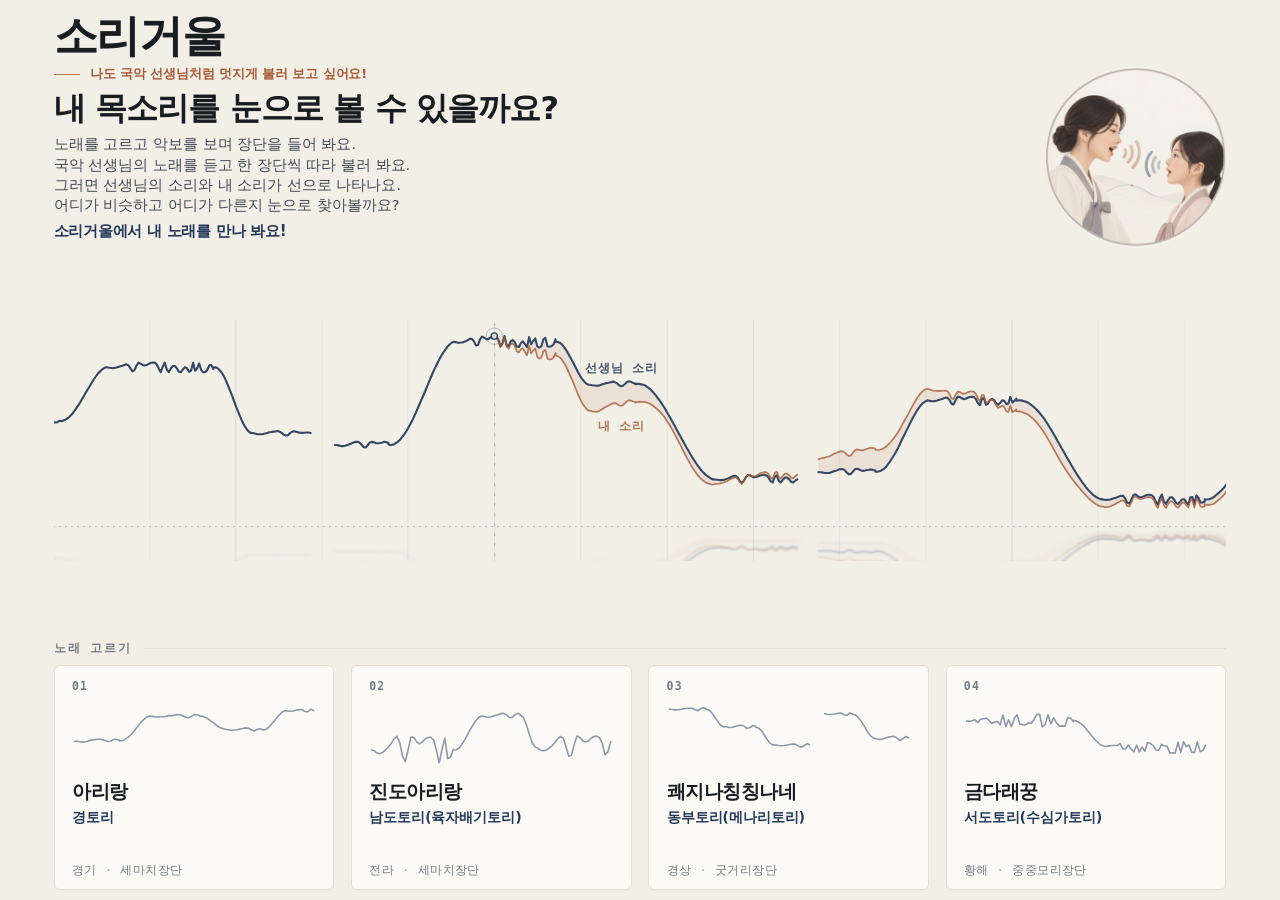
==== commit 5ad5122b: "사이트 갱신 — 연구 저장소 cc194be (커밋하지 않은 변경 포함)" ====
--- a/index.html
+++ b/index.html
@@ -86,8 +86,8 @@
 </script>
   <meta name="viewport" content="width=device-width, initial-scale=1" />
   <title>소리거울 · 웹</title>
-  <link rel="stylesheet" href="style.css?v=0f704a6a3b8d" />
-<script>window.__V="0f704a6a3b8d";</script></head>
+  <link rel="stylesheet" href="style.css?v=21bfa2c0afac" />
+<script>window.__V="21bfa2c0afac";</script></head>
 <body>
   <header class="topbar">
     <button id="btn-home" class="brand" title="처음으로">소리거울</button>
@@ -208,6 +208,10 @@
     <figure class="score">
       <img id="intro-score" alt="악보" />
       <figcaption id="intro-score-caption"></figcaption>
+      <!-- 악보와 선생님 소리의 시김새 자리가 다르다는 1차 전문가 검토 의견에 대한 안내(문장: 2026-11-07 연구자 지정).
+           악보에 시김새 자리를 그려 넣는 것은 후속 과제로 두고, 우선 이 안내로 알린다. 네 곡 모두 같다.
+           (11-06 첫 문장 '악보는 노래의 뼈대 가락이에요…'는 악보에 이미 떠는 표가 있는 곡과 맞지 않아 바꿨다.) -->
+      <p class="score-note">선생님 소리에는 악보에 적힌 것보다 시김새가 풍부하게 들어 있을 수 있어요. 시김새는 국악의 멋을 더욱 살려줍니다.</p>
     </figure>
     <p id="intro-text" class="intro-text"></p>
     <div class="intro-actions">
@@ -295,6 +299,8 @@
       <div id="mirror-jeonggan"></div>
       <div class="mirror-bar">
         <button id="btn-mirror-play" class="btn primary">▶ 거울 보기</button>
+        <!-- 느리게 듣기(0.75배). 음높이는 그대로 두고 빠르기만 줄인다(2026-11-07, 1차 전문가 검토 반영) -->
+        <button id="btn-mirror-slow" class="btn secondary" title="음높이는 그대로 두고 0.75배 빠르기로 들려줘요">🐢 느리게</button>
         <!-- 거울 위를 끌어 고른 되풀이 구간. 고르기 전에는 숨겨 둔다. -->
         <span class="mirror-loop" id="mirror-loop" hidden>
           <b id="mirror-loop-label"></b>
@@ -321,7 +327,7 @@
         <u>거울을 한 번 누르면</u> 고른 구간이 지워져요.
         <u>[1장단] [1박]</u>을 누르면 그만큼만 크게 보고, ◀ ▶ 로 옮겨 가요.</span></p>
       <p class="mirror-hint">두 선이 가까울수록 닮게 부른 곳, 벌어질수록 다르게 부른 곳이에요.
-        사이가 벌어지면 옅은 띠가 진해지고, 지금 재생 중인 지점의 차이가 숫자(cent)로 보입니다.
+        사이가 벌어지면 옅은 띠가 진해집니다.
         맞고 틀림이 아니라 <b>어떻게 닮고 어떻게 다른지</b>를 보는 거울이에요.</p>
     </section>
 
@@ -330,7 +336,7 @@
     <div class="compare" id="compare-box" hidden>
       <b>무엇이 같고 무엇이 다를까요?</b>
       <ul id="compare-list"></ul>
-      <details id="compare-nums"><summary>연구자 확인용 수치</summary><div id="compare-nums-body"></div></details>
+      <details id="compare-nums" hidden><summary>연구자 확인용 수치</summary><div id="compare-nums-body"></div></details>
     </div>
     <div class="feedback" id="feedback"></div>
     <div class="result-actions">
@@ -338,15 +344,22 @@
       <button id="btn-other" class="btn secondary">다른 노래 고르기</button>
     </div>
     <p class="note" id="result-note"></p>
+    <!-- 학생 화면에서는 숫자(cent)를 숨기고 선생님이 켜면 보인다(2026-11-06 연구자 결정, 1차 전문가 검토 반영):
+         거울의 재생 지점 차이·확대 눈금 숫자와 '연구자 확인용 수치'. 켠 상태는 저장하지 않는다(새로 열면 꺼져 있다). -->
+    <label class="teacher-nums"><input type="checkbox" id="show-numbers" autocomplete="off"> 선생님용: 숫자(cent)와 연구자 확인용 수치 보기</label>
   </section>
 
-  <script src="recorder.js?v=0f704a6a3b8d"></script>
-  <script src="jangdan.js?v=0f704a6a3b8d"></script>
-  <script src="lyrics.js?v=0f704a6a3b8d"></script>
-  <script src="chart.js?v=0f704a6a3b8d"></script>
-  <script src="mirror.js?v=0f704a6a3b8d"></script>
-  <script src="latency.js?v=0f704a6a3b8d"></script>
-  <script src="analyzer.js?v=0f704a6a3b8d"></script>
-  <script src="app.js?v=0f704a6a3b8d"></script>
+  <!-- 휴대폰·태블릿(손가락이 주 입력인 기기)으로 열었을 때만 페이지 맨 아래에 보이는 안내(2026-10-07 연구자 요청).
+       컴퓨터(마우스·트랙패드)에서는 style.css가 숨긴다. -->
+  <p class="pc-note" id="pc-note">소리거울은 시각적 구성과 기능적 운용을 고려하여 PC 환경에 최적화되어 있습니다.</p>
+
+  <script src="recorder.js?v=21bfa2c0afac"></script>
+  <script src="jangdan.js?v=21bfa2c0afac"></script>
+  <script src="lyrics.js?v=21bfa2c0afac"></script>
+  <script src="chart.js?v=21bfa2c0afac"></script>
+  <script src="mirror.js?v=21bfa2c0afac"></script>
+  <script src="latency.js?v=21bfa2c0afac"></script>
+  <script src="analyzer.js?v=21bfa2c0afac"></script>
+  <script src="app.js?v=21bfa2c0afac"></script>
 </body>
 </html>
--- a/style.css
+++ b/style.css
@@ -1,13 +1,13 @@
 :root {
-  --bg: #F3EEE4;
-  --card: #FCFAF4;
+  --bg: #F8F4EC;      /* 2026-11-07 조금 밝게(전 #F3EEE4, 1차 전문가 검토 반영) */
+  --card: #FFFDF8;    /* 2026-11-07 조금 밝게(전 #FCFAF4) */
   --ink: #191C21;
   --muted: #767C85;
-  --line: #DED8CB;
+  --line: #E4DED2;    /* 2026-11-07 조금 밝게(전 #DED8CB) */
   --expert: #2F4A6E;
   --student: #C06A2D;
   --shade: rgba(230, 200, 120, 0.28);
-  --notice-bg: #F6E6D8;
+  --notice-bg: #F9EDE2;  /* 2026-11-07 조금 밝게(전 #F6E6D8) */
   --card-lift: #FFFDF7;
   --line-strong: #BEB29A;
   /* 첫 화면 — 저채도 2색(쪽빛·황토)과 먹빛. 큰 검은 면도 화려한 그라데이션도 쓰지 않는다. */
@@ -254,6 +254,7 @@
 .score { margin: 0 0 16px; background: #fff; border: 1px solid var(--line); border-radius: 16px; padding: 14px; }
 .score img { display: block; width: 100%; max-width: 760px; margin: 0 auto; }
 .score figcaption { text-align: right; color: var(--muted); font-size: 13px; margin-top: 6px; }
+.score .score-note { color: var(--muted); font-size: 14px; line-height: 1.6; margin: 8px 0 0; }
 .jangdan-score { margin-bottom: 10px; padding: 10px 14px 8px; }
 .jangdan-score img { max-width: 540px; }
 
@@ -364,7 +365,7 @@
   box-shadow: 0 2px 5px rgba(40,48,60,0.18), 0 1px 0 #FFFFFF inset;
   font-size: 14px; letter-spacing: 0.18em; font-weight: 700; color: #3F4855; }
 .mirror-emoji { font-size: 22px; letter-spacing: 0; line-height: 1; }
-.mirror-canvas { display: block; width: 100%; height: 340px;
+.mirror-canvas { display: block; width: 100%; height: 400px;   /* 2026-11-07 340→400, 검토자 C '가락선 크게' */
   /* 옆으로 끌어 되풀이 구간을 고른다. 세로로 밀면 화면은 그대로 내려간다(태블릿). */
   cursor: col-resize; touch-action: pan-y; user-select: none; -webkit-user-select: none; }
 /* 박 기준 확대 단추 — 거울 바로 위 */
@@ -399,8 +400,9 @@
 .mirror-howto u { text-decoration-color: var(--student); text-decoration-thickness: 2px;
   text-underline-offset: 4px; font-weight: 700; }
 .mirror-hint { color: var(--muted); font-size: 14px; line-height: 1.7; margin: 10px 0 0; }
+.teacher-nums { display: block; margin-top: 14px; color: var(--muted); font-size: 13px; cursor: pointer; }
 @media (max-width: 640px) {
-  .mirror-canvas { height: 260px; }
+  .mirror-canvas { height: 300px; }   /* 2026-11-07 260→300 */
   .mirror-frame { padding: 9px; border-radius: 20px; }
   .mirror-frame::before { inset: 4px; border-radius: 17px; }
   .mirror-title { right: 16px; font-size: 13px; }
@@ -412,9 +414,13 @@
 /* 결과 화면의 '무엇이 다를까' 설명 */
 .compare { background: var(--card); border: 1px solid var(--line); border-left: 6px solid var(--expert);
   border-radius: 12px; padding: 16px 22px; margin: 10px 0 14px; }
-.compare b { font-size: 18px; }
+.compare { font-size: 18px; }                 /* 2026-11-07 결과 글씨 한 치수 크게, 검토자 C */
+.compare b { font-size: 19px; }
 .compare ul { margin: 10px 0 0; padding-left: 22px; }
 .compare li { line-height: 1.75; margin-bottom: 8px; }
+.compare li.has-spot { cursor: pointer; }
+.compare li.has-spot u { text-decoration: underline dotted var(--expert); text-underline-offset: 3px; }
+.compare li.has-spot:hover { color: var(--expert); }
 .compare details { margin-top: 12px; }
 .compare summary { cursor: pointer; color: var(--muted); font-size: 14px; }
 .compare .num { font-size: 14px; color: var(--muted); line-height: 1.8; margin-top: 8px; }
@@ -519,7 +525,7 @@
   height:clamp(50px,8.4vh,82px);
   font-size:clamp(13px,1.8vh,14.5px); }
 
-.feedback { background: #fff; border: 2px solid var(--student); border-radius: 16px; padding: 18px 22px; font-size: 19px; line-height: 1.7; margin: 10px 0 18px; }
+.feedback { background: #fff; border: 2px solid var(--student); border-radius: 16px; padding: 18px 22px; font-size: 20px;   /* 2026-11-07 19→20 */ line-height: 1.7; margin: 10px 0 18px; }
 .result-actions { display: flex; gap: 12px; }
 .alert { background: #FFF1EC; border: 2px solid #E39A7C; border-radius: 14px; padding: 16px 20px; font-size: 18px; }
 canvas.chart.clickable { cursor: pointer; }
@@ -567,3 +573,13 @@
 /* 준비 화면 아래 한 줄: 받지 못했거나 이 기기로는 부를 수 없을 때는 눈에 띄게 */
 .note.warn { color: #9A3412; font-weight: 700; }
 #btn-retry-analyze { margin: 0 0 12px; }
+
+/* ---------- 휴대폰·태블릿에서만: 'PC 환경에서 가장 잘 돼요' (2026-10-07 연구자 요청) ----------
+   손가락이 주 입력이고 마우스 올리기(hover)를 못 하는 기기에서만 페이지 맨 아래에 보인다.
+   터치스크린 노트북은 마우스·트랙패드가 주 입력이라 보이지 않는다. 아이폰 아래쪽 홈 막대에 가리지 않게 여백을 둔다. */
+.pc-note { display: none; }
+@media (hover: none) and (pointer: coarse) {
+  .pc-note { display: block; text-align: center; color: var(--muted); font-size: 13px;
+    margin: 24px 16px 0; padding-bottom: calc(16px + env(safe-area-inset-bottom, 0px));
+    word-break: keep-all; text-wrap: balance; }   /* 낱말 중간('최적화되/어')에서 끊지 않고, 두 줄 길이를 고르게 */
+}
